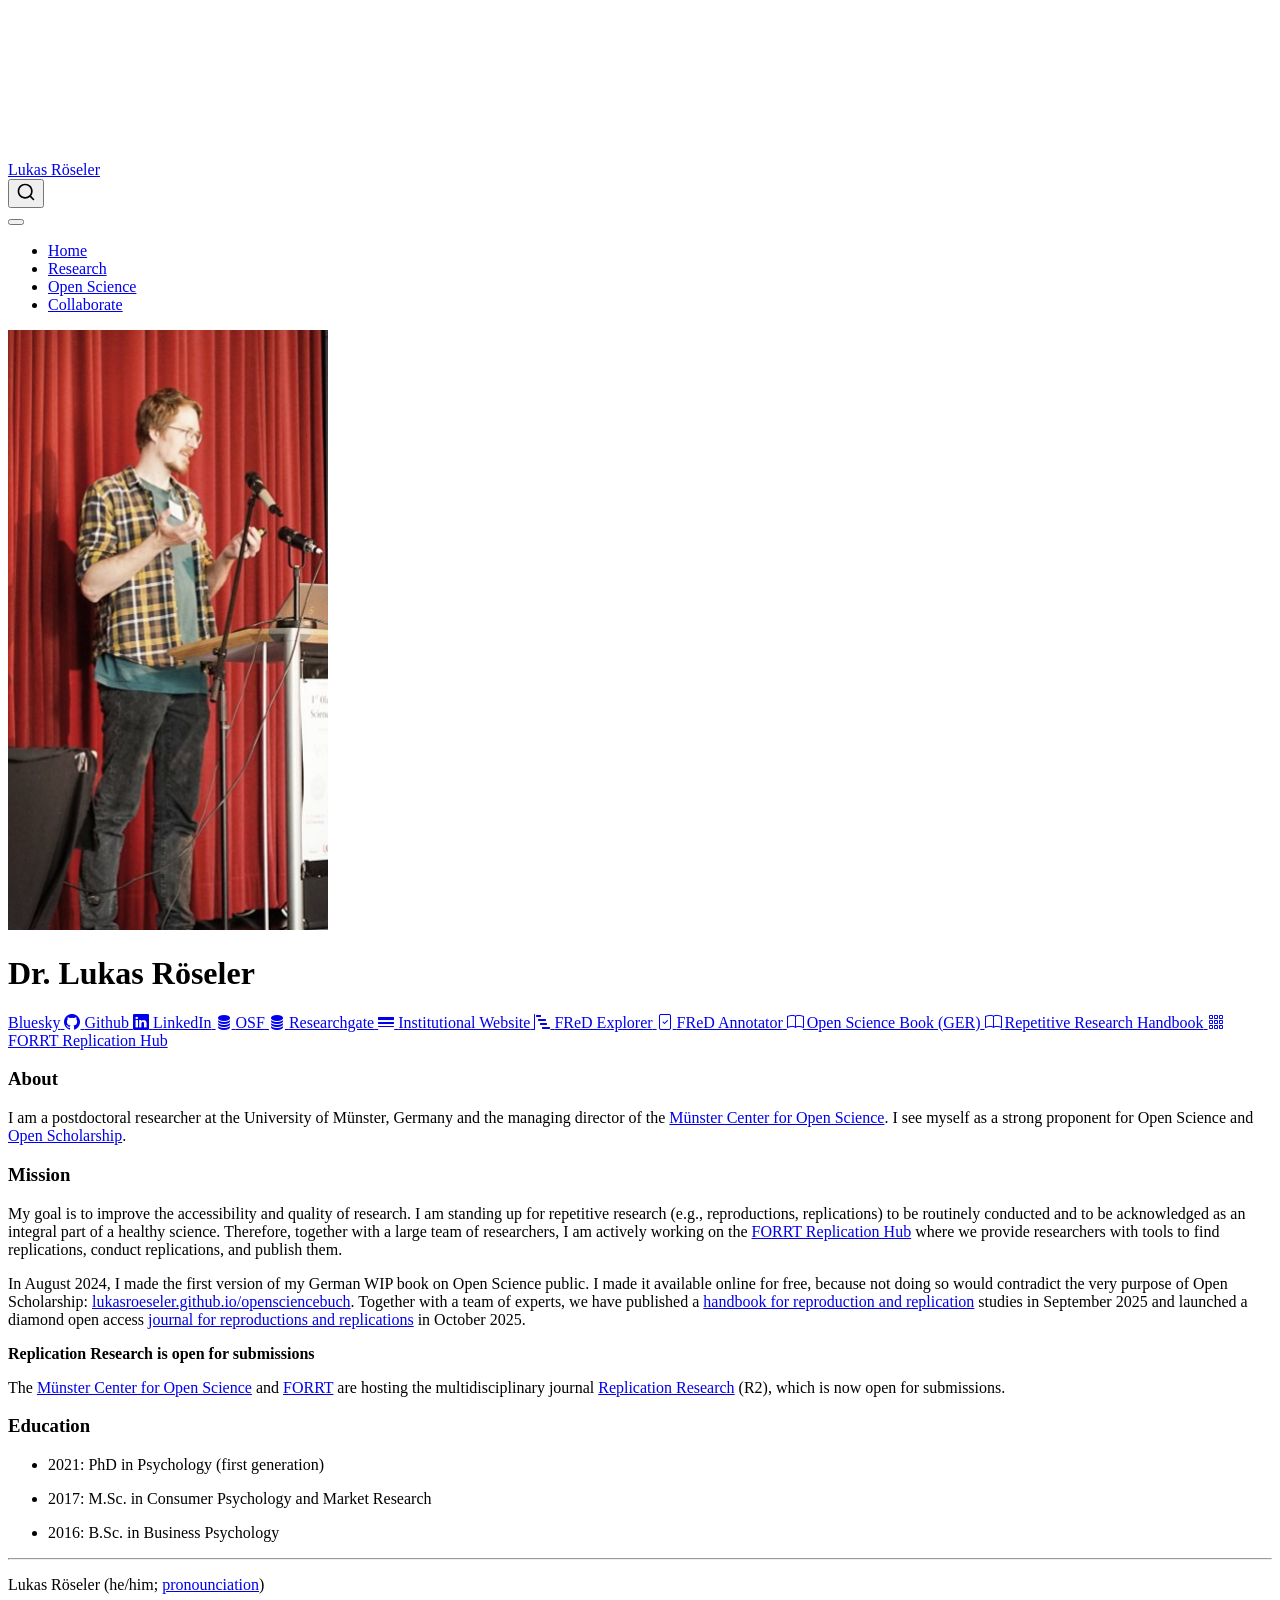
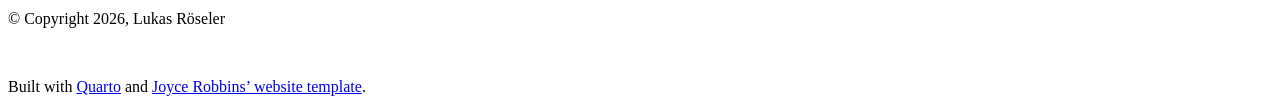
==== docs/index.html @ ae47e93e "Added publication, created new section for editorial activities, added toc, new render" ====
<!DOCTYPE html>
<html xmlns="http://www.w3.org/1999/xhtml" lang="en" xml:lang="en"><head>

<meta charset="utf-8">
<meta name="generator" content="quarto-1.5.53">

<meta name="viewport" content="width=device-width, initial-scale=1.0, user-scalable=yes">


<title>Dr.&nbsp;Lukas Röseler – Lukas Röseler</title>
<style>
code{white-space: pre-wrap;}
span.smallcaps{font-variant: small-caps;}
div.columns{display: flex; gap: min(4vw, 1.5em);}
div.column{flex: auto; overflow-x: auto;}
div.hanging-indent{margin-left: 1.5em; text-indent: -1.5em;}
ul.task-list{list-style: none;}
ul.task-list li input[type="checkbox"] {
  width: 0.8em;
  margin: 0 0.8em 0.2em -1em; /* quarto-specific, see https://github.com/quarto-dev/quarto-cli/issues/4556 */ 
  vertical-align: middle;
}
</style>


<script src="site_libs/quarto-nav/quarto-nav.js"></script>
<script src="site_libs/quarto-nav/headroom.min.js"></script>
<script src="site_libs/clipboard/clipboard.min.js"></script>
<script src="site_libs/quarto-search/autocomplete.umd.js"></script>
<script src="site_libs/quarto-search/fuse.min.js"></script>
<script src="site_libs/quarto-search/quarto-search.js"></script>
<meta name="quarto:offset" content="./">
<script src="site_libs/quarto-html/quarto.js"></script>
<script src="site_libs/quarto-html/popper.min.js"></script>
<script src="site_libs/quarto-html/tippy.umd.min.js"></script>
<link href="site_libs/quarto-html/tippy.css" rel="stylesheet">
<link href="site_libs/quarto-html/quarto-syntax-highlighting.css" rel="stylesheet" id="quarto-text-highlighting-styles">
<script src="site_libs/bootstrap/bootstrap.min.js"></script>
<link href="site_libs/bootstrap/bootstrap-icons.css" rel="stylesheet">
<link href="site_libs/bootstrap/bootstrap.min.css" rel="stylesheet" id="quarto-bootstrap" data-mode="light">
<script id="quarto-search-options" type="application/json">{
  "location": "navbar",
  "copy-button": false,
  "collapse-after": 3,
  "panel-placement": "end",
  "type": "overlay",
  "limit": 50,
  "keyboard-shortcut": [
    "f",
    "/",
    "s"
  ],
  "show-item-context": false,
  "language": {
    "search-no-results-text": "No results",
    "search-matching-documents-text": "matching documents",
    "search-copy-link-title": "Copy link to search",
    "search-hide-matches-text": "Hide additional matches",
    "search-more-match-text": "more match in this document",
    "search-more-matches-text": "more matches in this document",
    "search-clear-button-title": "Clear",
    "search-text-placeholder": "",
    "search-detached-cancel-button-title": "Cancel",
    "search-submit-button-title": "Submit",
    "search-label": "Search"
  }
}</script>


</head>

<body class="nav-fixed fullcontent">

<div id="quarto-search-results"></div>
  <header id="quarto-header" class="headroom fixed-top">
    <nav class="navbar navbar-expand-lg " data-bs-theme="dark">
      <div class="navbar-container container-fluid">
      <div class="navbar-brand-container mx-auto">
    <a class="navbar-brand" href="./index.html">
    <span class="navbar-title">Lukas Röseler</span>
    </a>
  </div>
            <div id="quarto-search" class="" title="Search"></div>
          <button class="navbar-toggler" type="button" data-bs-toggle="collapse" data-bs-target="#navbarCollapse" aria-controls="navbarCollapse" role="menu" aria-expanded="false" aria-label="Toggle navigation" onclick="if (window.quartoToggleHeadroom) { window.quartoToggleHeadroom(); }">
  <span class="navbar-toggler-icon"></span>
</button>
          <div class="collapse navbar-collapse" id="navbarCollapse">
            <ul class="navbar-nav navbar-nav-scroll me-auto">
  <li class="nav-item">
    <a class="nav-link active" href="./index.html" aria-current="page"> 
<span class="menu-text">Home</span></a>
  </li>  
  <li class="nav-item">
    <a class="nav-link" href="./research.html"> 
<span class="menu-text">Research</span></a>
  </li>  
  <li class="nav-item">
    <a class="nav-link" href="./openscience.html"> 
<span class="menu-text">Open Science</span></a>
  </li>  
  <li class="nav-item">
    <a class="nav-link" href="./collaborate.html"> 
<span class="menu-text">Collaborate</span></a>
  </li>  
</ul>
          </div> <!-- /navcollapse -->
            <div class="quarto-navbar-tools">
</div>
      </div> <!-- /container-fluid -->
    </nav>
</header>
<!-- content -->
<div id="quarto-content" class="quarto-container page-columns page-rows-contents page-layout-article page-navbar">
<!-- sidebar -->
<!-- margin-sidebar -->
    
<!-- main -->
<main class="content" id="quarto-document-content">




<div class="quarto-about-trestles">
  <div class="about-entity">
    <img src="img/profile_osig.jpg" class="about-image
  rounded " style="width: 20em;">
<header id="title-block-header" class="quarto-title-block default">
<div class="quarto-title">
<h1 class="title">Dr.&nbsp;Lukas Röseler</h1>
</div>
<div class="quarto-title-meta">
  </div>
</header>
    <div class="about-links">
  <a href="https://bsky.app/profile/aufdroeseler.bsky.social" class="about-link" rel="" target="">
    <i class="bi bi-bluesky"></i>
     <span class="about-link-text">Bluesky</span>
  </a>
  <a href="https://github.com/lukasroeseler" class="about-link" rel="" target="">
    <i class="bi bi-github"></i>
     <span class="about-link-text">Github</span>
  </a>
  <a href="https://www.linkedin.com/in/lukas-röseler-598720298/" class="about-link" rel="" target="">
    <i class="bi bi-linkedin"></i>
     <span class="about-link-text">LinkedIn</span>
  </a>
  <a href="https://osf.io/tqx69/" class="about-link" rel="" target="">
    <i class="bi bi-database-fill"></i>
     <span class="about-link-text">OSF</span>
  </a>
  <a href="https://www.researchgate.net/profile/Lukas-Roeseler" class="about-link" rel="" target="">
    <i class="bi bi-database-fill"></i>
     <span class="about-link-text">Researchgate</span>
  </a>
  <a href="https://www.uni-muenster.de/PsyIFP/AEBack/members/roeseler.html" class="about-link" rel="" target="">
    <i class="bi bi-border-width"></i>
     <span class="about-link-text">Institutional Website</span>
  </a>
  <a href="https://forrt-replications.shinyapps.io/fred_explorer/" class="about-link" rel="" target="">
    <i class="bi bi-bar-chart-steps"></i>
     <span class="about-link-text">FReD Explorer</span>
  </a>
  <a href="https://forrt-replications.shinyapps.io/fred_annotator/" class="about-link" rel="" target="">
    <i class="bi bi-file-check"></i>
     <span class="about-link-text">FReD Annotator</span>
  </a>
  <a href="https://lukasroeseler.github.io/opensciencebuch/" class="about-link" rel="" target="">
    <i class="bi bi-book"></i>
     <span class="about-link-text">Open Science Book (GER)</span>
  </a>
  <a href="https://forrt.org/replication_handbook" class="about-link" rel="" target="">
    <i class="bi bi-book"></i>
     <span class="about-link-text">Repetitive Research Handbook</span>
  </a>
  <a href="https://forrt.org/replication-hub" class="about-link" rel="" target="">
    <i class="bi bi-grid-3x3-gap"></i>
     <span class="about-link-text">FORRT Replication Hub</span>
  </a>
</div>
  </div>
  <div class="about-contents"><div id="me">
<section id="about" class="level3">
<h3 data-anchor-id="about">About</h3>
<p>I am a postdoctoral researcher at the University of Münster, Germany and the managing director of the <a href="https://www.uni-muenster.de/MueCOS/en/index.html">Münster Center for Open Science</a>. I see myself as a strong proponent for Open Science and <a href="https://forrt.org/glossary/english/open_scholarship/">Open Scholarship</a>.</p>
</section>
<section id="mission" class="level3">
<h3 data-anchor-id="mission">Mission</h3>
<p>My goal is to improve the accessibility and quality of research. I am standing up for repetitive research (e.g., reproductions, replications) to be routinely conducted and to be acknowledged as an integral part of a healthy science. Therefore, together with a large team of researchers, I am actively working on the <a href="https://forrt.org/replication-hub">FORRT Replication Hub</a> where we provide researchers with tools to find replications, conduct replications, and publish them.</p>
<p>In August 2024, I made the first version of my German WIP book on Open Science public. I made it available online for free, because not doing so would contradict the very purpose of Open Scholarship: <a href="lukasroeseler.github.io/opensciencebuch/">lukasroeseler.github.io/opensciencebuch</a>. Together with a team of experts, we have published a <a href="https://forrt.org/replication_handbook">handbook for reproduction and replication</a> studies in September 2025 and launched a diamond open access <a href="replicationresearch.org">journal for reproductions and replications</a> in October 2025.</p>
<div class="callout callout-style-simple callout-note no-icon">
<div class="callout-body d-flex">
<div class="callout-icon-container">
<i class="callout-icon no-icon"></i>
</div>
<div class="callout-body-container">
<p><strong>Replication Research is open for submissions</strong></p>
<p>The <a href="https://www.uni-muenster.de/MueCOS/en/index.html">Münster Center for Open Science</a> and <a href="forrt.org">FORRT</a> are hosting the multidisciplinary journal <a href="https://replicationresearch.org">Replication Research</a> (R2), which is now open for submissions.</p>
</div>
</div>
</div>
</section>
<section id="education" class="level3">
<h3 data-anchor-id="education">Education</h3>
<ul>
<li><p>2021: PhD in Psychology (first generation)</p></li>
<li><p>2017: M.Sc. in Consumer Psychology and Market Research</p></li>
<li><p>2016: B.Sc. in Business Psychology</p></li>
</ul>
<hr>
<p>Lukas Röseler (he/him; <a href="https://namedrop.io/lukasroseler">pronounciation</a>)</p>
</section>
</div></div>
</div>





</main> <!-- /main -->
<script id="quarto-html-after-body" type="application/javascript">
window.document.addEventListener("DOMContentLoaded", function (event) {
  const toggleBodyColorMode = (bsSheetEl) => {
    const mode = bsSheetEl.getAttribute("data-mode");
    const bodyEl = window.document.querySelector("body");
    if (mode === "dark") {
      bodyEl.classList.add("quarto-dark");
      bodyEl.classList.remove("quarto-light");
    } else {
      bodyEl.classList.add("quarto-light");
      bodyEl.classList.remove("quarto-dark");
    }
  }
  const toggleBodyColorPrimary = () => {
    const bsSheetEl = window.document.querySelector("link#quarto-bootstrap");
    if (bsSheetEl) {
      toggleBodyColorMode(bsSheetEl);
    }
  }
  toggleBodyColorPrimary();  
  const isCodeAnnotation = (el) => {
    for (const clz of el.classList) {
      if (clz.startsWith('code-annotation-')) {                     
        return true;
      }
    }
    return false;
  }
  const onCopySuccess = function(e) {
    // button target
    const button = e.trigger;
    // don't keep focus
    button.blur();
    // flash "checked"
    button.classList.add('code-copy-button-checked');
    var currentTitle = button.getAttribute("title");
    button.setAttribute("title", "Copied!");
    let tooltip;
    if (window.bootstrap) {
      button.setAttribute("data-bs-toggle", "tooltip");
      button.setAttribute("data-bs-placement", "left");
      button.setAttribute("data-bs-title", "Copied!");
      tooltip = new bootstrap.Tooltip(button, 
        { trigger: "manual", 
          customClass: "code-copy-button-tooltip",
          offset: [0, -8]});
      tooltip.show();    
    }
    setTimeout(function() {
      if (tooltip) {
        tooltip.hide();
        button.removeAttribute("data-bs-title");
        button.removeAttribute("data-bs-toggle");
        button.removeAttribute("data-bs-placement");
      }
      button.setAttribute("title", currentTitle);
      button.classList.remove('code-copy-button-checked');
    }, 1000);
    // clear code selection
    e.clearSelection();
  }
  const getTextToCopy = function(trigger) {
      const codeEl = trigger.previousElementSibling.cloneNode(true);
      for (const childEl of codeEl.children) {
        if (isCodeAnnotation(childEl)) {
          childEl.remove();
        }
      }
      return codeEl.innerText;
  }
  const clipboard = new window.ClipboardJS('.code-copy-button:not([data-in-quarto-modal])', {
    text: getTextToCopy
  });
  clipboard.on('success', onCopySuccess);
  if (window.document.getElementById('quarto-embedded-source-code-modal')) {
    // For code content inside modals, clipBoardJS needs to be initialized with a container option
    // TODO: Check when it could be a function (https://github.com/zenorocha/clipboard.js/issues/860)
    const clipboardModal = new window.ClipboardJS('.code-copy-button[data-in-quarto-modal]', {
      text: getTextToCopy,
      container: window.document.getElementById('quarto-embedded-source-code-modal')
    });
    clipboardModal.on('success', onCopySuccess);
  }
    var localhostRegex = new RegExp(/^(?:http|https):\/\/localhost\:?[0-9]*\//);
    var mailtoRegex = new RegExp(/^mailto:/);
      var filterRegex = new RegExp('/' + window.location.host + '/');
    var isInternal = (href) => {
        return filterRegex.test(href) || localhostRegex.test(href) || mailtoRegex.test(href);
    }
    // Inspect non-navigation links and adorn them if external
 	var links = window.document.querySelectorAll('a[href]:not(.nav-link):not(.navbar-brand):not(.toc-action):not(.sidebar-link):not(.sidebar-item-toggle):not(.pagination-link):not(.no-external):not([aria-hidden]):not(.dropdown-item):not(.quarto-navigation-tool):not(.about-link)');
    for (var i=0; i<links.length; i++) {
      const link = links[i];
      if (!isInternal(link.href)) {
        // undo the damage that might have been done by quarto-nav.js in the case of
        // links that we want to consider external
        if (link.dataset.originalHref !== undefined) {
          link.href = link.dataset.originalHref;
        }
      }
    }
  function tippyHover(el, contentFn, onTriggerFn, onUntriggerFn) {
    const config = {
      allowHTML: true,
      maxWidth: 500,
      delay: 100,
      arrow: false,
      appendTo: function(el) {
          return el.parentElement;
      },
      interactive: true,
      interactiveBorder: 10,
      theme: 'quarto',
      placement: 'bottom-start',
    };
    if (contentFn) {
      config.content = contentFn;
    }
    if (onTriggerFn) {
      config.onTrigger = onTriggerFn;
    }
    if (onUntriggerFn) {
      config.onUntrigger = onUntriggerFn;
    }
    window.tippy(el, config); 
  }
  const noterefs = window.document.querySelectorAll('a[role="doc-noteref"]');
  for (var i=0; i<noterefs.length; i++) {
    const ref = noterefs[i];
    tippyHover(ref, function() {
      // use id or data attribute instead here
      let href = ref.getAttribute('data-footnote-href') || ref.getAttribute('href');
      try { href = new URL(href).hash; } catch {}
      const id = href.replace(/^#\/?/, "");
      const note = window.document.getElementById(id);
      if (note) {
        return note.innerHTML;
      } else {
        return "";
      }
    });
  }
  const xrefs = window.document.querySelectorAll('a.quarto-xref');
  const processXRef = (id, note) => {
    // Strip column container classes
    const stripColumnClz = (el) => {
      el.classList.remove("page-full", "page-columns");
      if (el.children) {
        for (const child of el.children) {
          stripColumnClz(child);
        }
      }
    }
    stripColumnClz(note)
    if (id === null || id.startsWith('sec-')) {
      // Special case sections, only their first couple elements
      const container = document.createElement("div");
      if (note.children && note.children.length > 2) {
        container.appendChild(note.children[0].cloneNode(true));
        for (let i = 1; i < note.children.length; i++) {
          const child = note.children[i];
          if (child.tagName === "P" && child.innerText === "") {
            continue;
          } else {
            container.appendChild(child.cloneNode(true));
            break;
          }
        }
        if (window.Quarto?.typesetMath) {
          window.Quarto.typesetMath(container);
        }
        return container.innerHTML
      } else {
        if (window.Quarto?.typesetMath) {
          window.Quarto.typesetMath(note);
        }
        return note.innerHTML;
      }
    } else {
      // Remove any anchor links if they are present
      const anchorLink = note.querySelector('a.anchorjs-link');
      if (anchorLink) {
        anchorLink.remove();
      }
      if (window.Quarto?.typesetMath) {
        window.Quarto.typesetMath(note);
      }
      // TODO in 1.5, we should make sure this works without a callout special case
      if (note.classList.contains("callout")) {
        return note.outerHTML;
      } else {
        return note.innerHTML;
      }
    }
  }
  for (var i=0; i<xrefs.length; i++) {
    const xref = xrefs[i];
    tippyHover(xref, undefined, function(instance) {
      instance.disable();
      let url = xref.getAttribute('href');
      let hash = undefined; 
      if (url.startsWith('#')) {
        hash = url;
      } else {
        try { hash = new URL(url).hash; } catch {}
      }
      if (hash) {
        const id = hash.replace(/^#\/?/, "");
        const note = window.document.getElementById(id);
        if (note !== null) {
          try {
            const html = processXRef(id, note.cloneNode(true));
            instance.setContent(html);
          } finally {
            instance.enable();
            instance.show();
          }
        } else {
          // See if we can fetch this
          fetch(url.split('#')[0])
          .then(res => res.text())
          .then(html => {
            const parser = new DOMParser();
            const htmlDoc = parser.parseFromString(html, "text/html");
            const note = htmlDoc.getElementById(id);
            if (note !== null) {
              const html = processXRef(id, note);
              instance.setContent(html);
            } 
          }).finally(() => {
            instance.enable();
            instance.show();
          });
        }
      } else {
        // See if we can fetch a full url (with no hash to target)
        // This is a special case and we should probably do some content thinning / targeting
        fetch(url)
        .then(res => res.text())
        .then(html => {
          const parser = new DOMParser();
          const htmlDoc = parser.parseFromString(html, "text/html");
          const note = htmlDoc.querySelector('main.content');
          if (note !== null) {
            // This should only happen for chapter cross references
            // (since there is no id in the URL)
            // remove the first header
            if (note.children.length > 0 && note.children[0].tagName === "HEADER") {
              note.children[0].remove();
            }
            const html = processXRef(null, note);
            instance.setContent(html);
          } 
        }).finally(() => {
          instance.enable();
          instance.show();
        });
      }
    }, function(instance) {
    });
  }
      let selectedAnnoteEl;
      const selectorForAnnotation = ( cell, annotation) => {
        let cellAttr = 'data-code-cell="' + cell + '"';
        let lineAttr = 'data-code-annotation="' +  annotation + '"';
        const selector = 'span[' + cellAttr + '][' + lineAttr + ']';
        return selector;
      }
      const selectCodeLines = (annoteEl) => {
        const doc = window.document;
        const targetCell = annoteEl.getAttribute("data-target-cell");
        const targetAnnotation = annoteEl.getAttribute("data-target-annotation");
        const annoteSpan = window.document.querySelector(selectorForAnnotation(targetCell, targetAnnotation));
        const lines = annoteSpan.getAttribute("data-code-lines").split(",");
        const lineIds = lines.map((line) => {
          return targetCell + "-" + line;
        })
        let top = null;
        let height = null;
        let parent = null;
        if (lineIds.length > 0) {
            //compute the position of the single el (top and bottom and make a div)
            const el = window.document.getElementById(lineIds[0]);
            top = el.offsetTop;
            height = el.offsetHeight;
            parent = el.parentElement.parentElement;
          if (lineIds.length > 1) {
            const lastEl = window.document.getElementById(lineIds[lineIds.length - 1]);
            const bottom = lastEl.offsetTop + lastEl.offsetHeight;
            height = bottom - top;
          }
          if (top !== null && height !== null && parent !== null) {
            // cook up a div (if necessary) and position it 
            let div = window.document.getElementById("code-annotation-line-highlight");
            if (div === null) {
              div = window.document.createElement("div");
              div.setAttribute("id", "code-annotation-line-highlight");
              div.style.position = 'absolute';
              parent.appendChild(div);
            }
            div.style.top = top - 2 + "px";
            div.style.height = height + 4 + "px";
            div.style.left = 0;
            let gutterDiv = window.document.getElementById("code-annotation-line-highlight-gutter");
            if (gutterDiv === null) {
              gutterDiv = window.document.createElement("div");
              gutterDiv.setAttribute("id", "code-annotation-line-highlight-gutter");
              gutterDiv.style.position = 'absolute';
              const codeCell = window.document.getElementById(targetCell);
              const gutter = codeCell.querySelector('.code-annotation-gutter');
              gutter.appendChild(gutterDiv);
            }
            gutterDiv.style.top = top - 2 + "px";
            gutterDiv.style.height = height + 4 + "px";
          }
          selectedAnnoteEl = annoteEl;
        }
      };
      const unselectCodeLines = () => {
        const elementsIds = ["code-annotation-line-highlight", "code-annotation-line-highlight-gutter"];
        elementsIds.forEach((elId) => {
          const div = window.document.getElementById(elId);
          if (div) {
            div.remove();
          }
        });
        selectedAnnoteEl = undefined;
      };
        // Handle positioning of the toggle
    window.addEventListener(
      "resize",
      throttle(() => {
        elRect = undefined;
        if (selectedAnnoteEl) {
          selectCodeLines(selectedAnnoteEl);
        }
      }, 10)
    );
    function throttle(fn, ms) {
    let throttle = false;
    let timer;
      return (...args) => {
        if(!throttle) { // first call gets through
            fn.apply(this, args);
            throttle = true;
        } else { // all the others get throttled
            if(timer) clearTimeout(timer); // cancel #2
            timer = setTimeout(() => {
              fn.apply(this, args);
              timer = throttle = false;
            }, ms);
        }
      };
    }
      // Attach click handler to the DT
      const annoteDls = window.document.querySelectorAll('dt[data-target-cell]');
      for (const annoteDlNode of annoteDls) {
        annoteDlNode.addEventListener('click', (event) => {
          const clickedEl = event.target;
          if (clickedEl !== selectedAnnoteEl) {
            unselectCodeLines();
            const activeEl = window.document.querySelector('dt[data-target-cell].code-annotation-active');
            if (activeEl) {
              activeEl.classList.remove('code-annotation-active');
            }
            selectCodeLines(clickedEl);
            clickedEl.classList.add('code-annotation-active');
          } else {
            // Unselect the line
            unselectCodeLines();
            clickedEl.classList.remove('code-annotation-active');
          }
        });
      }
  const findCites = (el) => {
    const parentEl = el.parentElement;
    if (parentEl) {
      const cites = parentEl.dataset.cites;
      if (cites) {
        return {
          el,
          cites: cites.split(' ')
        };
      } else {
        return findCites(el.parentElement)
      }
    } else {
      return undefined;
    }
  };
  var bibliorefs = window.document.querySelectorAll('a[role="doc-biblioref"]');
  for (var i=0; i<bibliorefs.length; i++) {
    const ref = bibliorefs[i];
    const citeInfo = findCites(ref);
    if (citeInfo) {
      tippyHover(citeInfo.el, function() {
        var popup = window.document.createElement('div');
        citeInfo.cites.forEach(function(cite) {
          var citeDiv = window.document.createElement('div');
          citeDiv.classList.add('hanging-indent');
          citeDiv.classList.add('csl-entry');
          var biblioDiv = window.document.getElementById('ref-' + cite);
          if (biblioDiv) {
            citeDiv.innerHTML = biblioDiv.innerHTML;
          }
          popup.appendChild(citeDiv);
        });
        return popup.innerHTML;
      });
    }
  }
});
</script>
</div> <!-- /content -->
<footer class="footer">
  <div class="nav-footer">
    <div class="nav-footer-left">
<p>© Copyright 2026, Lukas Röseler</p>
</div>   
    <div class="nav-footer-center">
      &nbsp;
    </div>
    <div class="nav-footer-right">
<p>Built with <a href="https://quarto.org/">Quarto</a> and <a href="https://github.com/jtr13/website-template">Joyce Robbins’ website template</a>.</p>
</div>
  </div>
</footer>




</body></html>
---- docs/site_libs/quarto-html/tippy.css ----
.tippy-box[data-animation=fade][data-state=hidden]{opacity:0}[data-tippy-root]{max-width:calc(100vw - 10px)}.tippy-box{position:relative;background-color:#333;color:#fff;border-radius:4px;font-size:14px;line-height:1.4;white-space:normal;outline:0;transition-property:transform,visibility,opacity}.tippy-box[data-placement^=top]>.tippy-arrow{bottom:0}.tippy-box[data-placement^=top]>.tippy-arrow:before{bottom:-7px;left:0;border-width:8px 8px 0;border-top-color:initial;transform-origin:center top}.tippy-box[data-placement^=bottom]>.tippy-arrow{top:0}.tippy-box[data-placement^=bottom]>.tippy-arrow:before{top:-7px;left:0;border-width:0 8px 8px;border-bottom-color:initial;transform-origin:center bottom}.tippy-box[data-placement^=left]>.tippy-arrow{right:0}.tippy-box[data-placement^=left]>.tippy-arrow:before{border-width:8px 0 8px 8px;border-left-color:initial;right:-7px;transform-origin:center left}.tippy-box[data-placement^=right]>.tippy-arrow{left:0}.tippy-box[data-placement^=right]>.tippy-arrow:before{left:-7px;border-width:8px 8px 8px 0;border-right-color:initial;transform-origin:center right}.tippy-box[data-inertia][data-state=visible]{transition-timing-function:cubic-bezier(.54,1.5,.38,1.11)}.tippy-arrow{width:16px;height:16px;color:#333}.tippy-arrow:before{content:"";position:absolute;border-color:transparent;border-style:solid}.tippy-content{position:relative;padding:5px 9px;z-index:1}
---- docs/site_libs/quarto-html/quarto-syntax-highlighting.css ----
/* quarto syntax highlight colors */
:root {
  --quarto-hl-ot-color: #003B4F;
  --quarto-hl-at-color: #657422;
  --quarto-hl-ss-color: #20794D;
  --quarto-hl-an-color: #5E5E5E;
  --quarto-hl-fu-color: #4758AB;
  --quarto-hl-st-color: #20794D;
  --quarto-hl-cf-color: #003B4F;
  --quarto-hl-op-color: #5E5E5E;
  --quarto-hl-er-color: #AD0000;
  --quarto-hl-bn-color: #AD0000;
  --quarto-hl-al-color: #AD0000;
  --quarto-hl-va-color: #111111;
  --quarto-hl-bu-color: inherit;
  --quarto-hl-ex-color: inherit;
  --quarto-hl-pp-color: #AD0000;
  --quarto-hl-in-color: #5E5E5E;
  --quarto-hl-vs-color: #20794D;
  --quarto-hl-wa-color: #5E5E5E;
  --quarto-hl-do-color: #5E5E5E;
  --quarto-hl-im-color: #00769E;
  --quarto-hl-ch-color: #20794D;
  --quarto-hl-dt-color: #AD0000;
  --quarto-hl-fl-color: #AD0000;
  --quarto-hl-co-color: #5E5E5E;
  --quarto-hl-cv-color: #5E5E5E;
  --quarto-hl-cn-color: #8f5902;
  --quarto-hl-sc-color: #5E5E5E;
  --quarto-hl-dv-color: #AD0000;
  --quarto-hl-kw-color: #003B4F;
}

/* other quarto variables */
:root {
  --quarto-font-monospace: SFMono-Regular, Menlo, Monaco, Consolas, "Liberation Mono", "Courier New", monospace;
}

pre > code.sourceCode > span {
  color: #003B4F;
}

code span {
  color: #003B4F;
}

code.sourceCode > span {
  color: #003B4F;
}

div.sourceCode,
div.sourceCode pre.sourceCode {
  color: #003B4F;
}

code span.ot {
  color: #003B4F;
  font-style: inherit;
}

code span.at {
  color: #657422;
  font-style: inherit;
}

code span.ss {
  color: #20794D;
  font-style: inherit;
}

code span.an {
  color: #5E5E5E;
  font-style: inherit;
}

code span.fu {
  color: #4758AB;
  font-style: inherit;
}

code span.st {
  color: #20794D;
  font-style: inherit;
}

code span.cf {
  color: #003B4F;
  font-weight: bold;
  font-style: inherit;
}

code span.op {
  color: #5E5E5E;
  font-style: inherit;
}

code span.er {
  color: #AD0000;
  font-style: inherit;
}

code span.bn {
  color: #AD0000;
  font-style: inherit;
}

code span.al {
  color: #AD0000;
  font-style: inherit;
}

code span.va {
  color: #111111;
  font-style: inherit;
}

code span.bu {
  font-style: inherit;
}

code span.ex {
  font-style: inherit;
}

code span.pp {
  color: #AD0000;
  font-style: inherit;
}

code span.in {
  color: #5E5E5E;
  font-style: inherit;
}

code span.vs {
  color: #20794D;
  font-style: inherit;
}

code span.wa {
  color: #5E5E5E;
  font-style: italic;
}

code span.do {
  color: #5E5E5E;
  font-style: italic;
}

code span.im {
  color: #00769E;
  font-style: inherit;
}

code span.ch {
  color: #20794D;
  font-style: inherit;
}

code span.dt {
  color: #AD0000;
  font-style: inherit;
}

code span.fl {
  color: #AD0000;
  font-style: inherit;
}

code span.co {
  color: #5E5E5E;
  font-style: inherit;
}

code span.cv {
  color: #5E5E5E;
  font-style: italic;
}

code span.cn {
  color: #8f5902;
  font-style: inherit;
}

code span.sc {
  color: #5E5E5E;
  font-style: inherit;
}

code span.dv {
  color: #AD0000;
  font-style: inherit;
}

code span.kw {
  color: #003B4F;
  font-weight: bold;
  font-style: inherit;
}

.prevent-inlining {
  content: "</";
}

/*# sourceMappingURL=debc5d5d77c3f9108843748ff7464032.css.map */
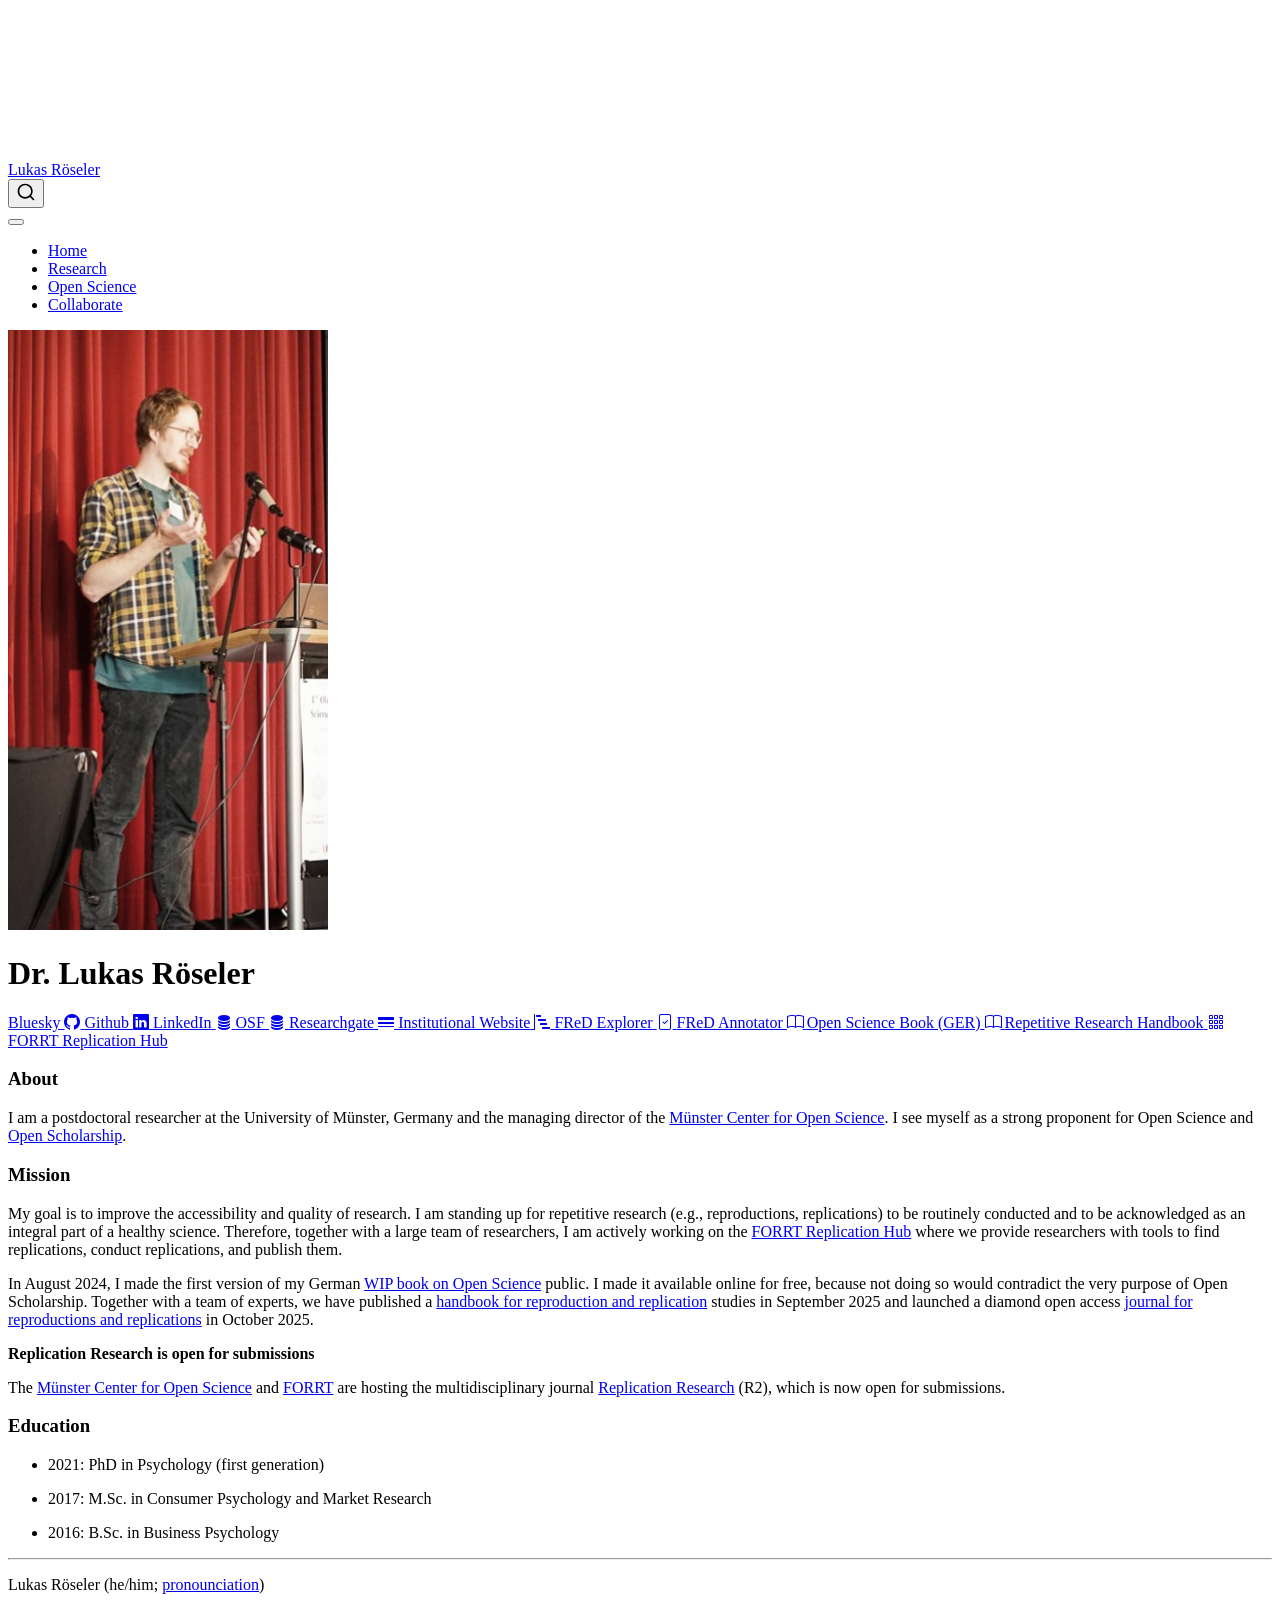
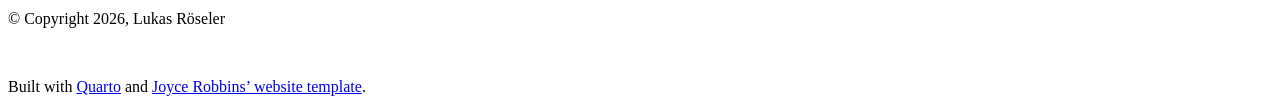
==== commit 25ad8a4d: "Fixed a link" ====
--- a/docs/index.html
+++ b/docs/index.html
@@ -186,7 +186,7 @@
 <section id="mission" class="level3">
 <h3 data-anchor-id="mission">Mission</h3>
 <p>My goal is to improve the accessibility and quality of research. I am standing up for repetitive research (e.g., reproductions, replications) to be routinely conducted and to be acknowledged as an integral part of a healthy science. Therefore, together with a large team of researchers, I am actively working on the <a href="https://forrt.org/replication-hub">FORRT Replication Hub</a> where we provide researchers with tools to find replications, conduct replications, and publish them.</p>
-<p>In August 2024, I made the first version of my German WIP book on Open Science public. I made it available online for free, because not doing so would contradict the very purpose of Open Scholarship: <a href="lukasroeseler.github.io/opensciencebuch/">lukasroeseler.github.io/opensciencebuch</a>. Together with a team of experts, we have published a <a href="https://forrt.org/replication_handbook">handbook for reproduction and replication</a> studies in September 2025 and launched a diamond open access <a href="replicationresearch.org">journal for reproductions and replications</a> in October 2025.</p>
+<p>In August 2024, I made the first version of my German <a href="https://lukasroeseler.github.io/opensciencebuch">WIP book on Open Science</a> public. I made it available online for free, because not doing so would contradict the very purpose of Open Scholarship. Together with a team of experts, we have published a <a href="https://forrt.org/replication_handbook">handbook for reproduction and replication</a> studies in September 2025 and launched a diamond open access <a href="replicationresearch.org">journal for reproductions and replications</a> in October 2025.</p>
 <div class="callout callout-style-simple callout-note no-icon">
 <div class="callout-body d-flex">
 <div class="callout-icon-container">
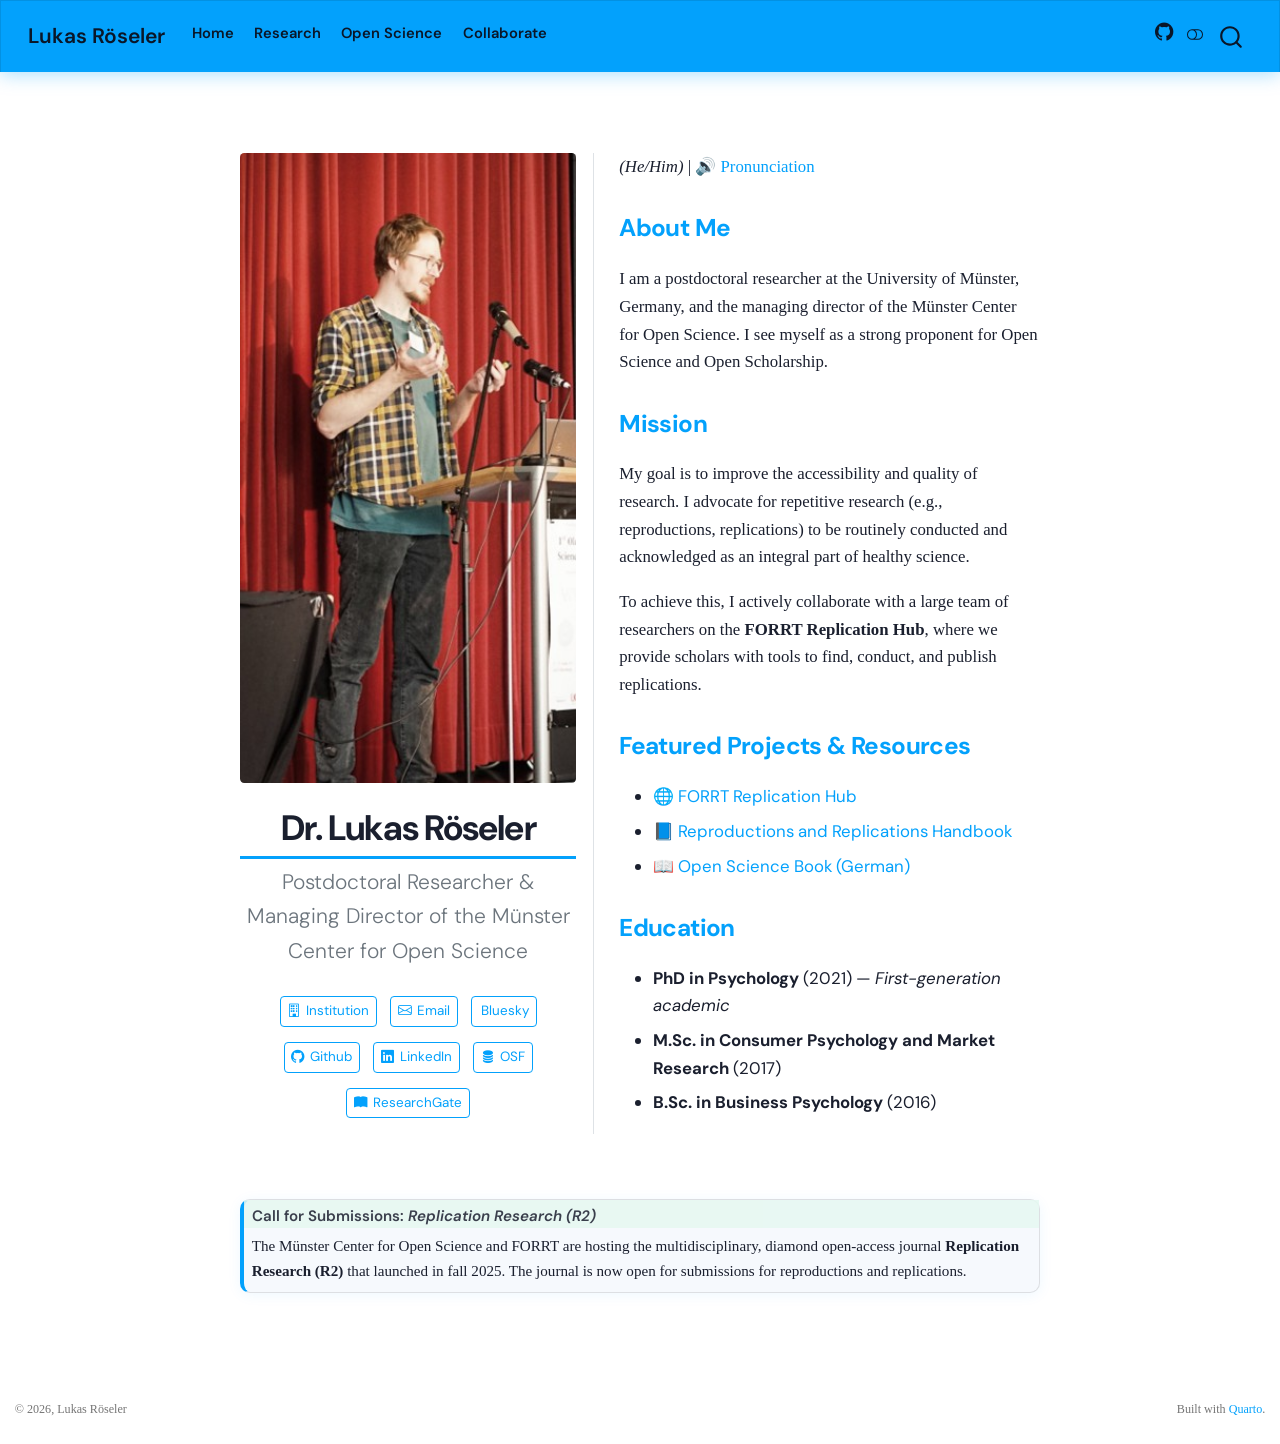
==== commit 8874e738: "Updated layout (WIP)" ====
--- a/docs/index.html
+++ b/docs/index.html
@@ -34,10 +34,12 @@
 <script src="site_libs/quarto-html/popper.min.js"></script>
 <script src="site_libs/quarto-html/tippy.umd.min.js"></script>
 <link href="site_libs/quarto-html/tippy.css" rel="stylesheet">
-<link href="site_libs/quarto-html/quarto-syntax-highlighting.css" rel="stylesheet" id="quarto-text-highlighting-styles">
+<link href="site_libs/quarto-html/quarto-syntax-highlighting.css" rel="stylesheet" class="quarto-color-scheme" id="quarto-text-highlighting-styles">
+<link href="site_libs/quarto-html/quarto-syntax-highlighting-dark.css" rel="prefetch" class="quarto-color-scheme quarto-color-alternate" id="quarto-text-highlighting-styles">
 <script src="site_libs/bootstrap/bootstrap.min.js"></script>
 <link href="site_libs/bootstrap/bootstrap-icons.css" rel="stylesheet">
-<link href="site_libs/bootstrap/bootstrap.min.css" rel="stylesheet" id="quarto-bootstrap" data-mode="light">
+<link href="site_libs/bootstrap/bootstrap.min.css" rel="stylesheet" class="quarto-color-scheme" id="quarto-bootstrap" data-mode="light">
+<link href="site_libs/bootstrap/bootstrap-dark.min.css" rel="prefetch" class="quarto-color-scheme quarto-color-alternate" id="quarto-bootstrap" data-mode="dark">
 <script id="quarto-search-options" type="application/json">{
   "location": "navbar",
   "copy-button": false,
@@ -103,8 +105,16 @@
 <span class="menu-text">Collaborate</span></a>
   </li>  
 </ul>
+            <ul class="navbar-nav navbar-nav-scroll ms-auto">
+  <li class="nav-item compact">
+    <a class="nav-link" href="https://github.com/lukasroeseler"> <i class="bi bi-github" role="img" aria-label="GitHub">
+</i> 
+<span class="menu-text"></span></a>
+  </li>  
+</ul>
           </div> <!-- /navcollapse -->
             <div class="quarto-navbar-tools">
+  <a href="" class="quarto-color-scheme-toggle quarto-navigation-tool  px-1" onclick="window.quartoToggleColorScheme(); return false;" title="Toggle dark mode"><i class="bi"></i></a>
 </div>
       </div> <!-- /container-fluid -->
     </nav>
@@ -127,11 +137,20 @@
 <header id="title-block-header" class="quarto-title-block default">
 <div class="quarto-title">
 <h1 class="title">Dr.&nbsp;Lukas Röseler</h1>
+<p class="subtitle lead">Postdoctoral Researcher &amp; Managing Director of the Münster Center for Open Science</p>
 </div>
 <div class="quarto-title-meta">
   </div>
 </header>
     <div class="about-links">
+  <a href="https://www.uni-muenster.de/PsyIFP/AEBack/members/roeseler.html" class="about-link" rel="" target="">
+    <i class="bi bi-building"></i>
+     <span class="about-link-text">Institution</span>
+  </a>
+  <a href="mailto:lukas.roeseler@uni-muenster.de" class="about-link" rel="" target="">
+    <i class="bi bi-envelope"></i>
+     <span class="about-link-text">Email</span>
+  </a>
   <a href="https://bsky.app/profile/aufdroeseler.bsky.social" class="about-link" rel="" target="">
     <i class="bi bi-bluesky"></i>
      <span class="about-link-text">Bluesky</span>
@@ -149,69 +168,55 @@
      <span class="about-link-text">OSF</span>
   </a>
   <a href="https://www.researchgate.net/profile/Lukas-Roeseler" class="about-link" rel="" target="">
-    <i class="bi bi-database-fill"></i>
-     <span class="about-link-text">Researchgate</span>
-  </a>
-  <a href="https://www.uni-muenster.de/PsyIFP/AEBack/members/roeseler.html" class="about-link" rel="" target="">
-    <i class="bi bi-border-width"></i>
-     <span class="about-link-text">Institutional Website</span>
-  </a>
-  <a href="https://forrt-replications.shinyapps.io/fred_explorer/" class="about-link" rel="" target="">
-    <i class="bi bi-bar-chart-steps"></i>
-     <span class="about-link-text">FReD Explorer</span>
-  </a>
-  <a href="https://forrt-replications.shinyapps.io/fred_annotator/" class="about-link" rel="" target="">
-    <i class="bi bi-file-check"></i>
-     <span class="about-link-text">FReD Annotator</span>
-  </a>
-  <a href="https://lukasroeseler.github.io/opensciencebuch/" class="about-link" rel="" target="">
-    <i class="bi bi-book"></i>
-     <span class="about-link-text">Open Science Book (GER)</span>
-  </a>
-  <a href="https://forrt.org/replication_handbook" class="about-link" rel="" target="">
-    <i class="bi bi-book"></i>
-     <span class="about-link-text">Repetitive Research Handbook</span>
-  </a>
-  <a href="https://forrt.org/replication-hub" class="about-link" rel="" target="">
-    <i class="bi bi-grid-3x3-gap"></i>
-     <span class="about-link-text">FORRT Replication Hub</span>
+    <i class="bi bi-book-fill"></i>
+     <span class="about-link-text">ResearchGate</span>
   </a>
 </div>
   </div>
   <div class="about-contents"><div id="me">
-<section id="about" class="level3">
-<h3 data-anchor-id="about">About</h3>
-<p>I am a postdoctoral researcher at the University of Münster, Germany and the managing director of the <a href="https://www.uni-muenster.de/MueCOS/en/index.html">Münster Center for Open Science</a>. I see myself as a strong proponent for Open Science and <a href="https://forrt.org/glossary/english/open_scholarship/">Open Scholarship</a>.</p>
+<p><em>(He/Him)</em> | <a href="#">🔊 Pronunciation</a></p>
+<section id="about-me" class="level2">
+<h2 data-anchor-id="about-me">About Me</h2>
+<p>I am a postdoctoral researcher at the University of Münster, Germany, and the managing director of the Münster Center for Open Science. I see myself as a strong proponent for Open Science and Open Scholarship.</p>
 </section>
-<section id="mission" class="level3">
-<h3 data-anchor-id="mission">Mission</h3>
-<p>My goal is to improve the accessibility and quality of research. I am standing up for repetitive research (e.g., reproductions, replications) to be routinely conducted and to be acknowledged as an integral part of a healthy science. Therefore, together with a large team of researchers, I am actively working on the <a href="https://forrt.org/replication-hub">FORRT Replication Hub</a> where we provide researchers with tools to find replications, conduct replications, and publish them.</p>
-<p>In August 2024, I made the first version of my German <a href="https://lukasroeseler.github.io/opensciencebuch">WIP book on Open Science</a> public. I made it available online for free, because not doing so would contradict the very purpose of Open Scholarship. Together with a team of experts, we have published a <a href="https://forrt.org/replication_handbook">handbook for reproduction and replication</a> studies in September 2025 and launched a diamond open access <a href="replicationresearch.org">journal for reproductions and replications</a> in October 2025.</p>
-<div class="callout callout-style-simple callout-note no-icon">
-<div class="callout-body d-flex">
+<section id="mission" class="level2">
+<h2 data-anchor-id="mission">Mission</h2>
+<p>My goal is to improve the accessibility and quality of research. I advocate for repetitive research (e.g., reproductions, replications) to be routinely conducted and acknowledged as an integral part of healthy science.</p>
+<p>To achieve this, I actively collaborate with a large team of researchers on the <strong>FORRT Replication Hub</strong>, where we provide scholars with tools to find, conduct, and publish replications.</p>
+</section>
+<section id="featured-projects-resources" class="level2">
+<h2 data-anchor-id="featured-projects-resources">Featured Projects &amp; Resources</h2>
+<ul>
+<li>🌐 <a href="https://forrt.org/replication-hub">FORRT Replication Hub</a></li>
+<li>📘 <a href="https://forrt.org/replication_handbook">Reproductions and Replications Handbook</a></li>
+<li>📖 <a href="https://lukasroeseler.github.io/opensciencebuch/">Open Science Book (German)</a></li>
+</ul>
+</section>
+<section id="education" class="level2">
+<h2 data-anchor-id="education">Education</h2>
+<ul>
+<li><strong>PhD in Psychology</strong> (2021) — <em>First-generation academic</em></li>
+<li><strong>M.Sc. in Consumer Psychology and Market Research</strong> (2017)</li>
+<li><strong>B.Sc. in Business Psychology</strong> (2016)</li>
+</ul>
+</section>
+</div></div>
+</div>
+
+<p><br></p>
+<div class="callout callout-style-default callout-tip no-icon callout-titled">
+<div class="callout-header d-flex align-content-center">
 <div class="callout-icon-container">
 <i class="callout-icon no-icon"></i>
 </div>
-<div class="callout-body-container">
-<p><strong>Replication Research is open for submissions</strong></p>
-<p>The <a href="https://www.uni-muenster.de/MueCOS/en/index.html">Münster Center for Open Science</a> and <a href="forrt.org">FORRT</a> are hosting the multidisciplinary journal <a href="https://replicationresearch.org">Replication Research</a> (R2), which is now open for submissions.</p>
-</div>
-</div>
-</div>
-</section>
-<section id="education" class="level3">
-<h3 data-anchor-id="education">Education</h3>
-<ul>
-<li><p>2021: PhD in Psychology (first generation)</p></li>
-<li><p>2017: M.Sc. in Consumer Psychology and Market Research</p></li>
-<li><p>2016: B.Sc. in Business Psychology</p></li>
-</ul>
-<hr>
-<p>Lukas Röseler (he/him; <a href="https://namedrop.io/lukasroseler">pronounciation</a>)</p>
-</section>
-</div></div>
-</div>
-
+<div class="callout-title-container flex-fill">
+Call for Submissions: <em>Replication Research (R2)</em>
+</div>
+</div>
+<div class="callout-body-container callout-body">
+<p>The Münster Center for Open Science and FORRT are hosting the multidisciplinary, diamond open-access journal <strong>Replication Research (R2)</strong> that launched in fall 2025. The journal is now open for submissions for reproductions and replications.</p>
+</div>
+</div>
 
 
 
@@ -237,6 +242,150 @@
     }
   }
   toggleBodyColorPrimary();  
+  const disableStylesheet = (stylesheets) => {
+    for (let i=0; i < stylesheets.length; i++) {
+      const stylesheet = stylesheets[i];
+      stylesheet.rel = 'prefetch';
+    }
+  }
+  const enableStylesheet = (stylesheets) => {
+    for (let i=0; i < stylesheets.length; i++) {
+      const stylesheet = stylesheets[i];
+      stylesheet.rel = 'stylesheet';
+    }
+  }
+  const manageTransitions = (selector, allowTransitions) => {
+    const els = window.document.querySelectorAll(selector);
+    for (let i=0; i < els.length; i++) {
+      const el = els[i];
+      if (allowTransitions) {
+        el.classList.remove('notransition');
+      } else {
+        el.classList.add('notransition');
+      }
+    }
+  }
+  const toggleGiscusIfUsed = (isAlternate, darkModeDefault) => {
+    const baseTheme = document.querySelector('#giscus-base-theme')?.value ?? 'light';
+    const alternateTheme = document.querySelector('#giscus-alt-theme')?.value ?? 'dark';
+    let newTheme = '';
+    if(darkModeDefault) {
+      newTheme = isAlternate ? baseTheme : alternateTheme;
+    } else {
+      newTheme = isAlternate ? alternateTheme : baseTheme;
+    }
+    const changeGiscusTheme = () => {
+      // From: https://github.com/giscus/giscus/issues/336
+      const sendMessage = (message) => {
+        const iframe = document.querySelector('iframe.giscus-frame');
+        if (!iframe) return;
+        iframe.contentWindow.postMessage({ giscus: message }, 'https://giscus.app');
+      }
+      sendMessage({
+        setConfig: {
+          theme: newTheme
+        }
+      });
+    }
+    const isGiscussLoaded = window.document.querySelector('iframe.giscus-frame') !== null;
+    if (isGiscussLoaded) {
+      changeGiscusTheme();
+    }
+  }
+  const toggleColorMode = (alternate) => {
+    // Switch the stylesheets
+    const alternateStylesheets = window.document.querySelectorAll('link.quarto-color-scheme.quarto-color-alternate');
+    manageTransitions('#quarto-margin-sidebar .nav-link', false);
+    if (alternate) {
+      enableStylesheet(alternateStylesheets);
+      for (const sheetNode of alternateStylesheets) {
+        if (sheetNode.id === "quarto-bootstrap") {
+          toggleBodyColorMode(sheetNode);
+        }
+      }
+    } else {
+      disableStylesheet(alternateStylesheets);
+      toggleBodyColorPrimary();
+    }
+    manageTransitions('#quarto-margin-sidebar .nav-link', true);
+    // Switch the toggles
+    const toggles = window.document.querySelectorAll('.quarto-color-scheme-toggle');
+    for (let i=0; i < toggles.length; i++) {
+      const toggle = toggles[i];
+      if (toggle) {
+        if (alternate) {
+          toggle.classList.add("alternate");     
+        } else {
+          toggle.classList.remove("alternate");
+        }
+      }
+    }
+    // Hack to workaround the fact that safari doesn't
+    // properly recolor the scrollbar when toggling (#1455)
+    if (navigator.userAgent.indexOf('Safari') > 0 && navigator.userAgent.indexOf('Chrome') == -1) {
+      manageTransitions("body", false);
+      window.scrollTo(0, 1);
+      setTimeout(() => {
+        window.scrollTo(0, 0);
+        manageTransitions("body", true);
+      }, 40);  
+    }
+  }
+  const isFileUrl = () => { 
+    return window.location.protocol === 'file:';
+  }
+  const hasAlternateSentinel = () => {  
+    let styleSentinel = getColorSchemeSentinel();
+    if (styleSentinel !== null) {
+      return styleSentinel === "alternate";
+    } else {
+      return false;
+    }
+  }
+  const setStyleSentinel = (alternate) => {
+    const value = alternate ? "alternate" : "default";
+    if (!isFileUrl()) {
+      window.localStorage.setItem("quarto-color-scheme", value);
+    } else {
+      localAlternateSentinel = value;
+    }
+  }
+  const getColorSchemeSentinel = () => {
+    if (!isFileUrl()) {
+      const storageValue = window.localStorage.getItem("quarto-color-scheme");
+      return storageValue != null ? storageValue : localAlternateSentinel;
+    } else {
+      return localAlternateSentinel;
+    }
+  }
+  const darkModeDefault = false;
+  let localAlternateSentinel = darkModeDefault ? 'alternate' : 'default';
+  // Dark / light mode switch
+  window.quartoToggleColorScheme = () => {
+    // Read the current dark / light value 
+    let toAlternate = !hasAlternateSentinel();
+    toggleColorMode(toAlternate);
+    setStyleSentinel(toAlternate);
+    toggleGiscusIfUsed(toAlternate, darkModeDefault);
+  };
+  // Ensure there is a toggle, if there isn't float one in the top right
+  if (window.document.querySelector('.quarto-color-scheme-toggle') === null) {
+    const a = window.document.createElement('a');
+    a.classList.add('top-right');
+    a.classList.add('quarto-color-scheme-toggle');
+    a.href = "";
+    a.onclick = function() { try { window.quartoToggleColorScheme(); } catch {} return false; };
+    const i = window.document.createElement("i");
+    i.classList.add('bi');
+    a.appendChild(i);
+    window.document.body.appendChild(a);
+  }
+  // Switch to dark mode if need be
+  if (hasAlternateSentinel()) {
+    toggleColorMode(true);
+  } else {
+    toggleColorMode(false);
+  }
   const isCodeAnnotation = (el) => {
     for (const clz of el.classList) {
       if (clz.startsWith('code-annotation-')) {                     
@@ -634,13 +783,13 @@
 <footer class="footer">
   <div class="nav-footer">
     <div class="nav-footer-left">
-<p>© Copyright 2026, Lukas Röseler</p>
+<p>© 2026, Lukas Röseler</p>
 </div>   
     <div class="nav-footer-center">
       &nbsp;
     </div>
     <div class="nav-footer-right">
-<p>Built with <a href="https://quarto.org/">Quarto</a> and <a href="https://github.com/jtr13/website-template">Joyce Robbins’ website template</a>.</p>
+<p>Built with <a href="https://quarto.org/">Quarto</a>.</p>
 </div>
   </div>
 </footer>
--- a/docs/site_libs/quarto-html/quarto-syntax-highlighting-dark.css
+++ b/docs/site_libs/quarto-html/quarto-syntax-highlighting-dark.css
@@ -0,0 +1,189 @@
+/* quarto syntax highlight colors */
+:root {
+  --quarto-hl-al-color: #f07178;
+  --quarto-hl-an-color: #d4d0ab;
+  --quarto-hl-at-color: #00e0e0;
+  --quarto-hl-bn-color: #d4d0ab;
+  --quarto-hl-bu-color: #abe338;
+  --quarto-hl-ch-color: #abe338;
+  --quarto-hl-co-color: #f8f8f2;
+  --quarto-hl-cv-color: #ffd700;
+  --quarto-hl-cn-color: #ffd700;
+  --quarto-hl-cf-color: #ffa07a;
+  --quarto-hl-dt-color: #ffa07a;
+  --quarto-hl-dv-color: #d4d0ab;
+  --quarto-hl-do-color: #f8f8f2;
+  --quarto-hl-er-color: #f07178;
+  --quarto-hl-ex-color: #00e0e0;
+  --quarto-hl-fl-color: #d4d0ab;
+  --quarto-hl-fu-color: #ffa07a;
+  --quarto-hl-im-color: #abe338;
+  --quarto-hl-in-color: #d4d0ab;
+  --quarto-hl-kw-color: #ffa07a;
+  --quarto-hl-op-color: #ffa07a;
+  --quarto-hl-ot-color: #00e0e0;
+  --quarto-hl-pp-color: #dcc6e0;
+  --quarto-hl-re-color: #00e0e0;
+  --quarto-hl-sc-color: #abe338;
+  --quarto-hl-ss-color: #abe338;
+  --quarto-hl-st-color: #abe338;
+  --quarto-hl-va-color: #00e0e0;
+  --quarto-hl-vs-color: #abe338;
+  --quarto-hl-wa-color: #dcc6e0;
+}
+
+/* other quarto variables */
+:root {
+  --quarto-font-monospace: SFMono-Regular, Menlo, Monaco, Consolas, "Liberation Mono", "Courier New", monospace;
+}
+
+code span.al {
+  background-color: #2a0f15;
+  font-weight: bold;
+  color: #f07178;
+}
+
+code span.an {
+  color: #d4d0ab;
+}
+
+code span.at {
+  color: #00e0e0;
+}
+
+code span.bn {
+  color: #d4d0ab;
+}
+
+code span.bu {
+  color: #abe338;
+}
+
+code span.ch {
+  color: #abe338;
+}
+
+code span.co {
+  font-style: italic;
+  color: #f8f8f2;
+}
+
+code span.cv {
+  color: #ffd700;
+}
+
+code span.cn {
+  color: #ffd700;
+}
+
+code span.cf {
+  font-weight: bold;
+  color: #ffa07a;
+}
+
+code span.dt {
+  color: #ffa07a;
+}
+
+code span.dv {
+  color: #d4d0ab;
+}
+
+code span.do {
+  color: #f8f8f2;
+}
+
+code span.er {
+  color: #f07178;
+  text-decoration: underline;
+}
+
+code span.ex {
+  font-weight: bold;
+  color: #00e0e0;
+}
+
+code span.fl {
+  color: #d4d0ab;
+}
+
+code span.fu {
+  color: #ffa07a;
+}
+
+code span.im {
+  color: #abe338;
+}
+
+code span.in {
+  color: #d4d0ab;
+}
+
+code span.kw {
+  font-weight: bold;
+  color: #ffa07a;
+}
+
+pre > code.sourceCode > span {
+  color: #f8f8f2;
+}
+
+code span {
+  color: #f8f8f2;
+}
+
+code.sourceCode > span {
+  color: #f8f8f2;
+}
+
+div.sourceCode,
+div.sourceCode pre.sourceCode {
+  color: #f8f8f2;
+}
+
+code span.op {
+  color: #ffa07a;
+}
+
+code span.ot {
+  color: #00e0e0;
+}
+
+code span.pp {
+  color: #dcc6e0;
+}
+
+code span.re {
+  background-color: #f8f8f2;
+  color: #00e0e0;
+}
+
+code span.sc {
+  color: #abe338;
+}
+
+code span.ss {
+  color: #abe338;
+}
+
+code span.st {
+  color: #abe338;
+}
+
+code span.va {
+  color: #00e0e0;
+}
+
+code span.vs {
+  color: #abe338;
+}
+
+code span.wa {
+  color: #dcc6e0;
+}
+
+.prevent-inlining {
+  content: "</";
+}
+
+/*# sourceMappingURL=935a306eefa94366c21e1a970dddb765.css.map */
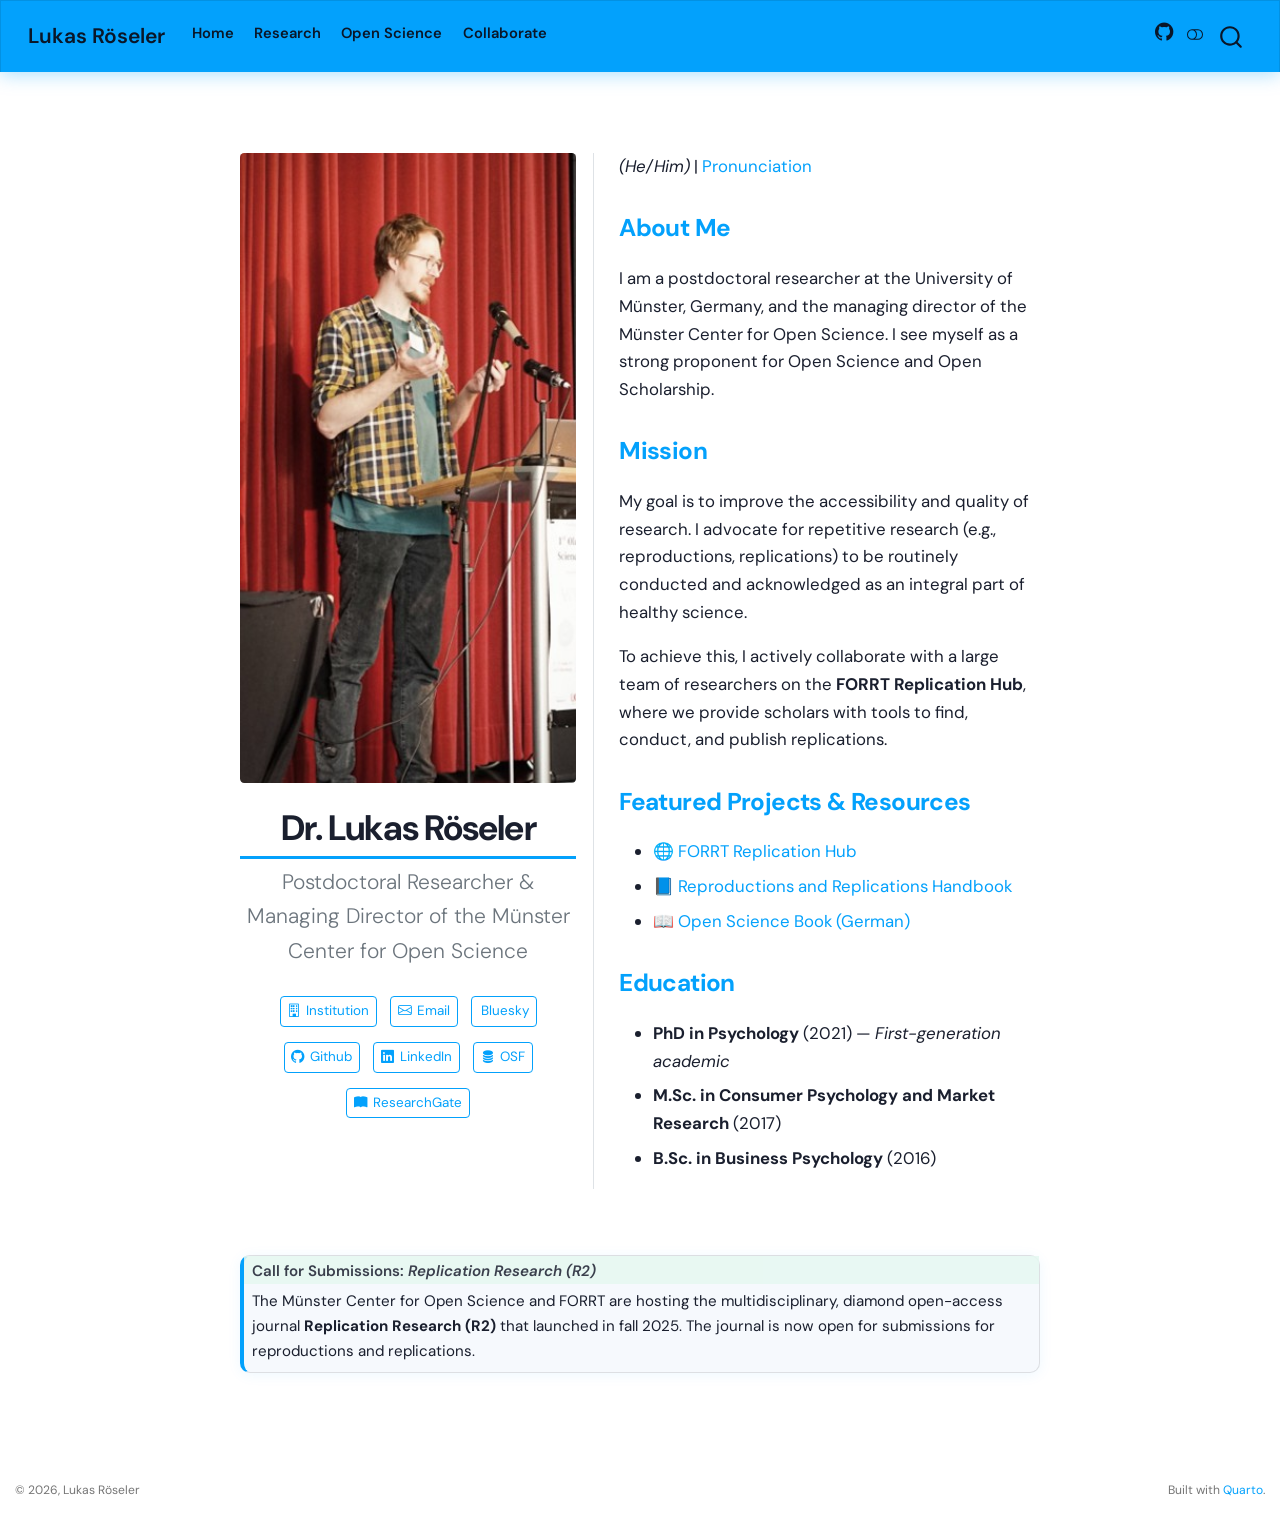
==== commit 3e7612bc: "Fixed table and layout" ====
--- a/docs/index.html
+++ b/docs/index.html
@@ -174,7 +174,7 @@
 </div>
   </div>
   <div class="about-contents"><div id="me">
-<p><em>(He/Him)</em> | <a href="#">🔊 Pronunciation</a></p>
+<p><em>(He/Him)</em> | <a href="#">Pronunciation</a></p>
 <section id="about-me" class="level2">
 <h2 data-anchor-id="about-me">About Me</h2>
 <p>I am a postdoctoral researcher at the University of Münster, Germany, and the managing director of the Münster Center for Open Science. I see myself as a strong proponent for Open Science and Open Scholarship.</p>
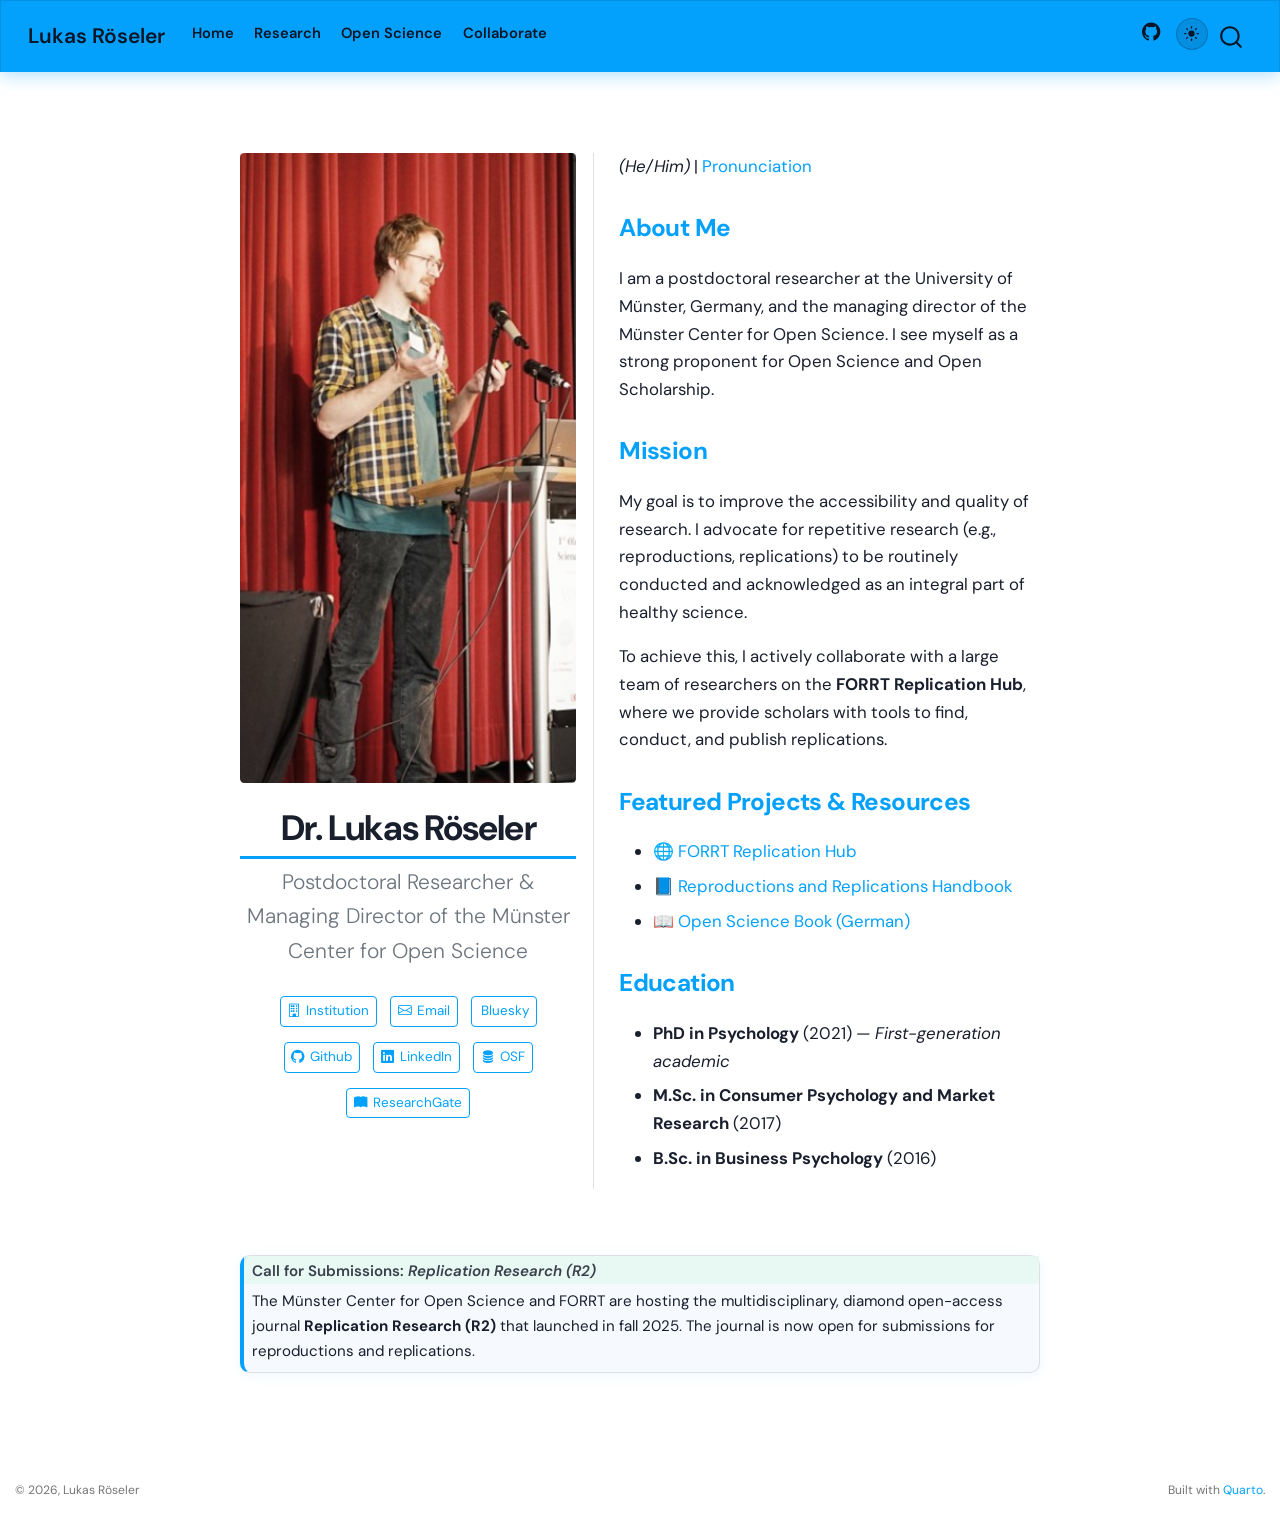
==== commit f8ddfd39: "Tried to fix table" ====
--- a/docs/index.html
+++ b/docs/index.html
@@ -67,6 +67,62 @@
     "search-label": "Search"
   }
 }</script>
+<!-- ═══════════════════════════════════════════════════════════
+     GLOBAL DARK MODE — injected on every page via _quarto.yml
+     include-in-header: _include-header.html
+     ═══════════════════════════════════════════════════════════ -->
+<script>
+/* Restore saved theme immediately to avoid flash-of-wrong-theme */
+(function(){
+  var t = localStorage.getItem('lr-theme');
+  if(t) document.documentElement.setAttribute('data-bs-theme', t);
+})();
+</script>
+<script>
+document.addEventListener('DOMContentLoaded', function(){
+  /* Guard: only inject once even if script runs twice */
+  if(document.getElementById('darkmode-toggle')) return;
+
+  var btn = document.createElement('button');
+  btn.id = 'darkmode-toggle';
+  btn.title = 'Toggle light / dark mode';
+  btn.setAttribute('aria-label', 'Toggle light/dark mode');
+
+  /* Moon = shown in light mode; Sun = shown in dark mode */
+  btn.innerHTML =
+    '<svg class="dm-moon" viewBox="0 0 24 24" xmlns="http://www.w3.org/2000/svg">' +
+      '<path d="M21 12.79A9 9 0 1 1 11.21 3 7 7 0 0 0 21 12.79z"/>' +
+    '</svg>' +
+    '<svg class="dm-sun" viewBox="0 0 24 24" xmlns="http://www.w3.org/2000/svg">' +
+      '<circle cx="12" cy="12" r="5"/>' +
+      '<line x1="12" y1="1"  x2="12" y2="3"/>' +
+      '<line x1="12" y1="21" x2="12" y2="23"/>' +
+      '<line x1="4.22"  y1="4.22"  x2="5.64"  y2="5.64"/>' +
+      '<line x1="18.36" y1="18.36" x2="19.78" y2="19.78"/>' +
+      '<line x1="1"  y1="12" x2="3"  y2="12"/>' +
+      '<line x1="21" y1="12" x2="23" y2="12"/>' +
+      '<line x1="4.22"  y1="19.78" x2="5.64"  y2="18.36"/>' +
+      '<line x1="18.36" y1="5.64"  x2="19.78" y2="4.22"/>' +
+    '</svg>';
+
+  btn.addEventListener('click', function(){
+    var isDark = document.documentElement.getAttribute('data-bs-theme') === 'dark';
+    var next = isDark ? 'light' : 'dark';
+    document.documentElement.setAttribute('data-bs-theme', next);
+    localStorage.setItem('lr-theme', next);
+  });
+
+  /* Append to the rightmost .navbar-nav list */
+  var navLists = document.querySelectorAll('.navbar-nav');
+  var target = navLists[navLists.length - 1];
+  if(target){
+    var li = document.createElement('li');
+    li.className = 'nav-item d-flex align-items-center';
+    li.appendChild(btn);
+    target.appendChild(li);
+  }
+});
+</script>
 
 
 </head>
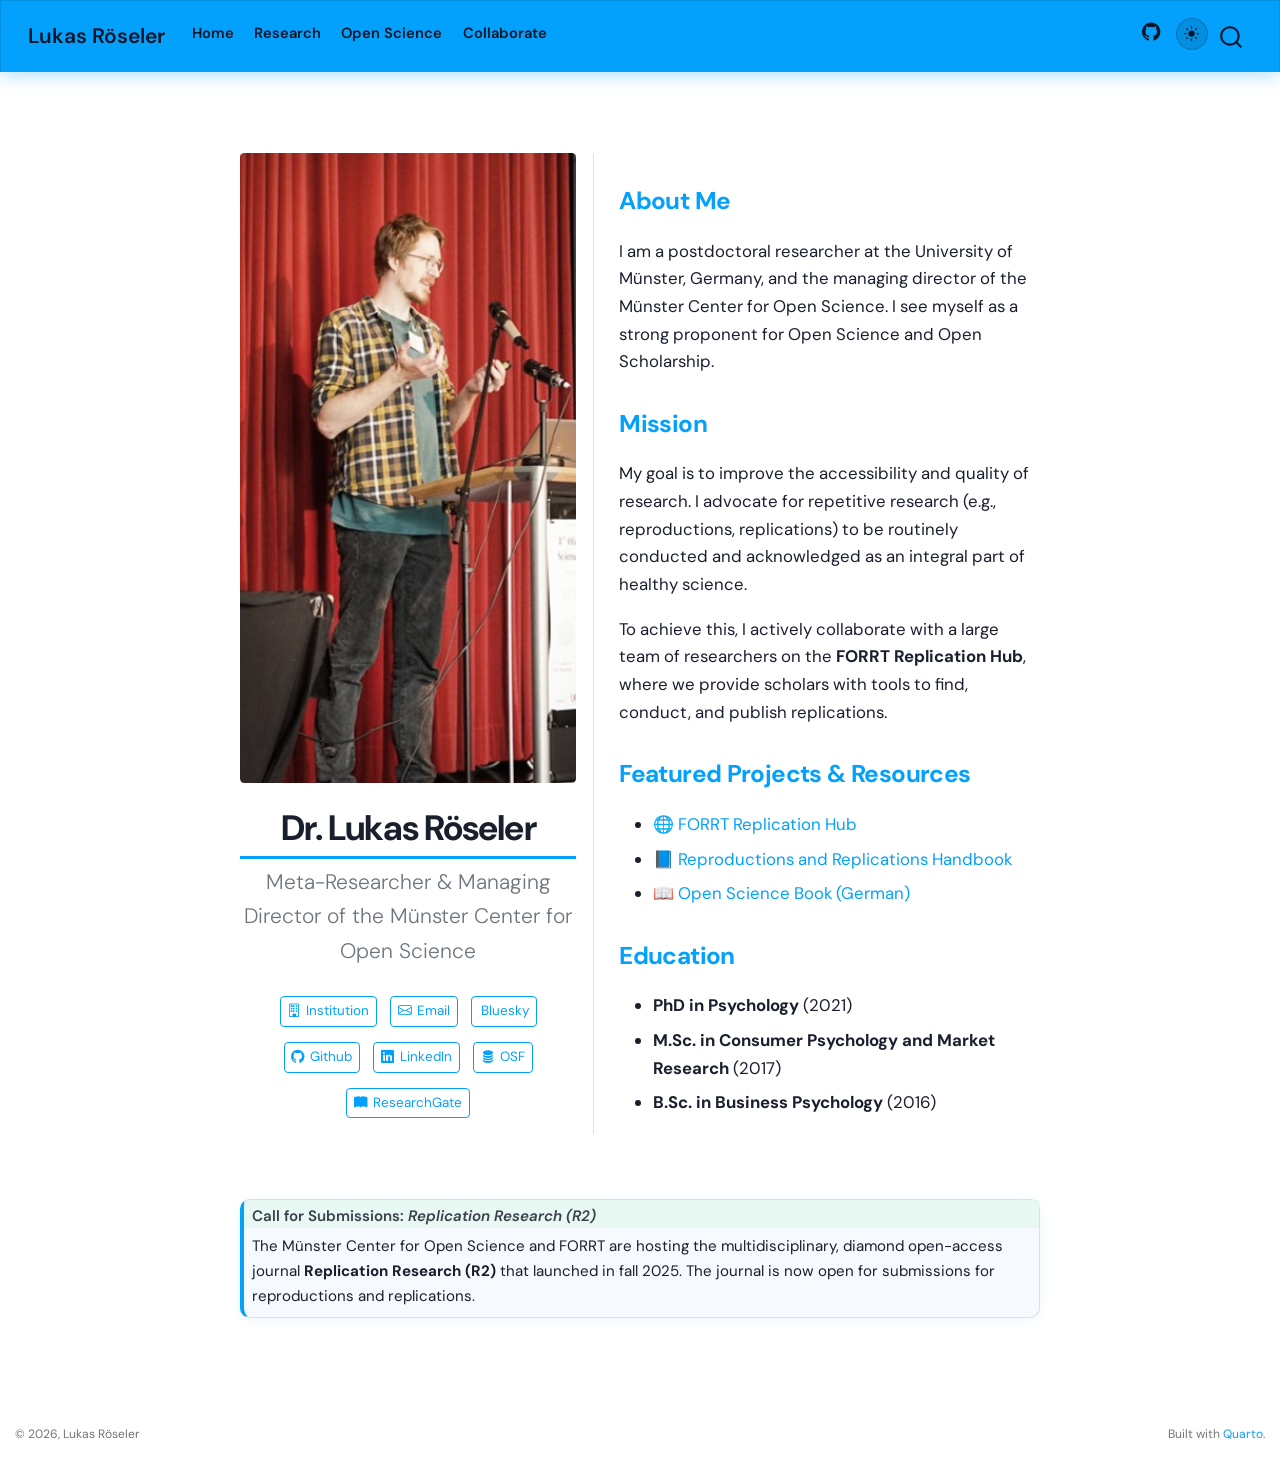
==== commit 3031af3a: "Updated research" ====
--- a/docs/index.html
+++ b/docs/index.html
@@ -193,7 +193,7 @@
 <header id="title-block-header" class="quarto-title-block default">
 <div class="quarto-title">
 <h1 class="title">Dr.&nbsp;Lukas Röseler</h1>
-<p class="subtitle lead">Postdoctoral Researcher &amp; Managing Director of the Münster Center for Open Science</p>
+<p class="subtitle lead">Meta-Researcher &amp; Managing Director of the Münster Center for Open Science</p>
 </div>
 <div class="quarto-title-meta">
   </div>
@@ -230,7 +230,6 @@
 </div>
   </div>
   <div class="about-contents"><div id="me">
-<p><em>(He/Him)</em> | <a href="#">Pronunciation</a></p>
 <section id="about-me" class="level2">
 <h2 data-anchor-id="about-me">About Me</h2>
 <p>I am a postdoctoral researcher at the University of Münster, Germany, and the managing director of the Münster Center for Open Science. I see myself as a strong proponent for Open Science and Open Scholarship.</p>
@@ -251,7 +250,7 @@
 <section id="education" class="level2">
 <h2 data-anchor-id="education">Education</h2>
 <ul>
-<li><strong>PhD in Psychology</strong> (2021) — <em>First-generation academic</em></li>
+<li><strong>PhD in Psychology</strong> (2021)</li>
 <li><strong>M.Sc. in Consumer Psychology and Market Research</strong> (2017)</li>
 <li><strong>B.Sc. in Business Psychology</strong> (2016)</li>
 </ul>
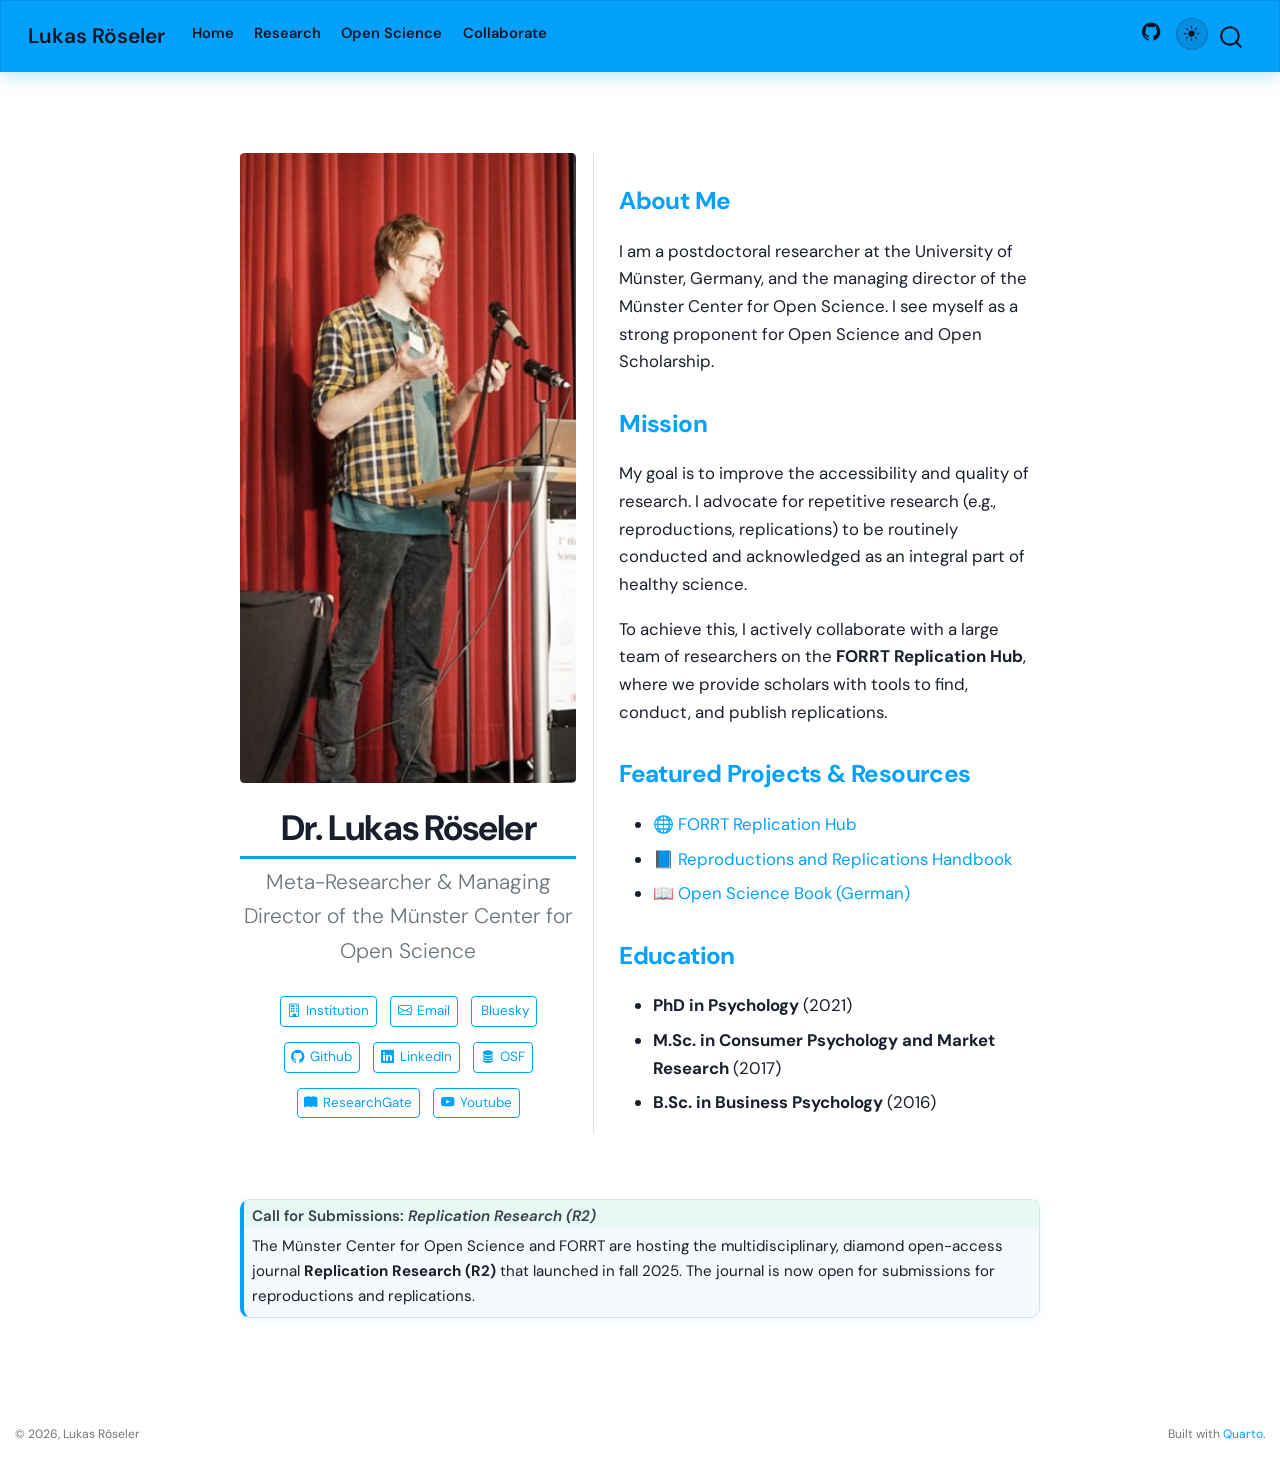
==== commit bcd6a77d: "New render" ====
--- a/docs/index.html
+++ b/docs/index.html
@@ -226,6 +226,10 @@
   <a href="https://www.researchgate.net/profile/Lukas-Roeseler" class="about-link" rel="" target="">
     <i class="bi bi-book-fill"></i>
      <span class="about-link-text">ResearchGate</span>
+  </a>
+  <a href="https://www.youtube.com/@replicationresearch" class="about-link" rel="" target="">
+    <i class="bi bi-youtube"></i>
+     <span class="about-link-text">Youtube</span>
   </a>
 </div>
   </div>
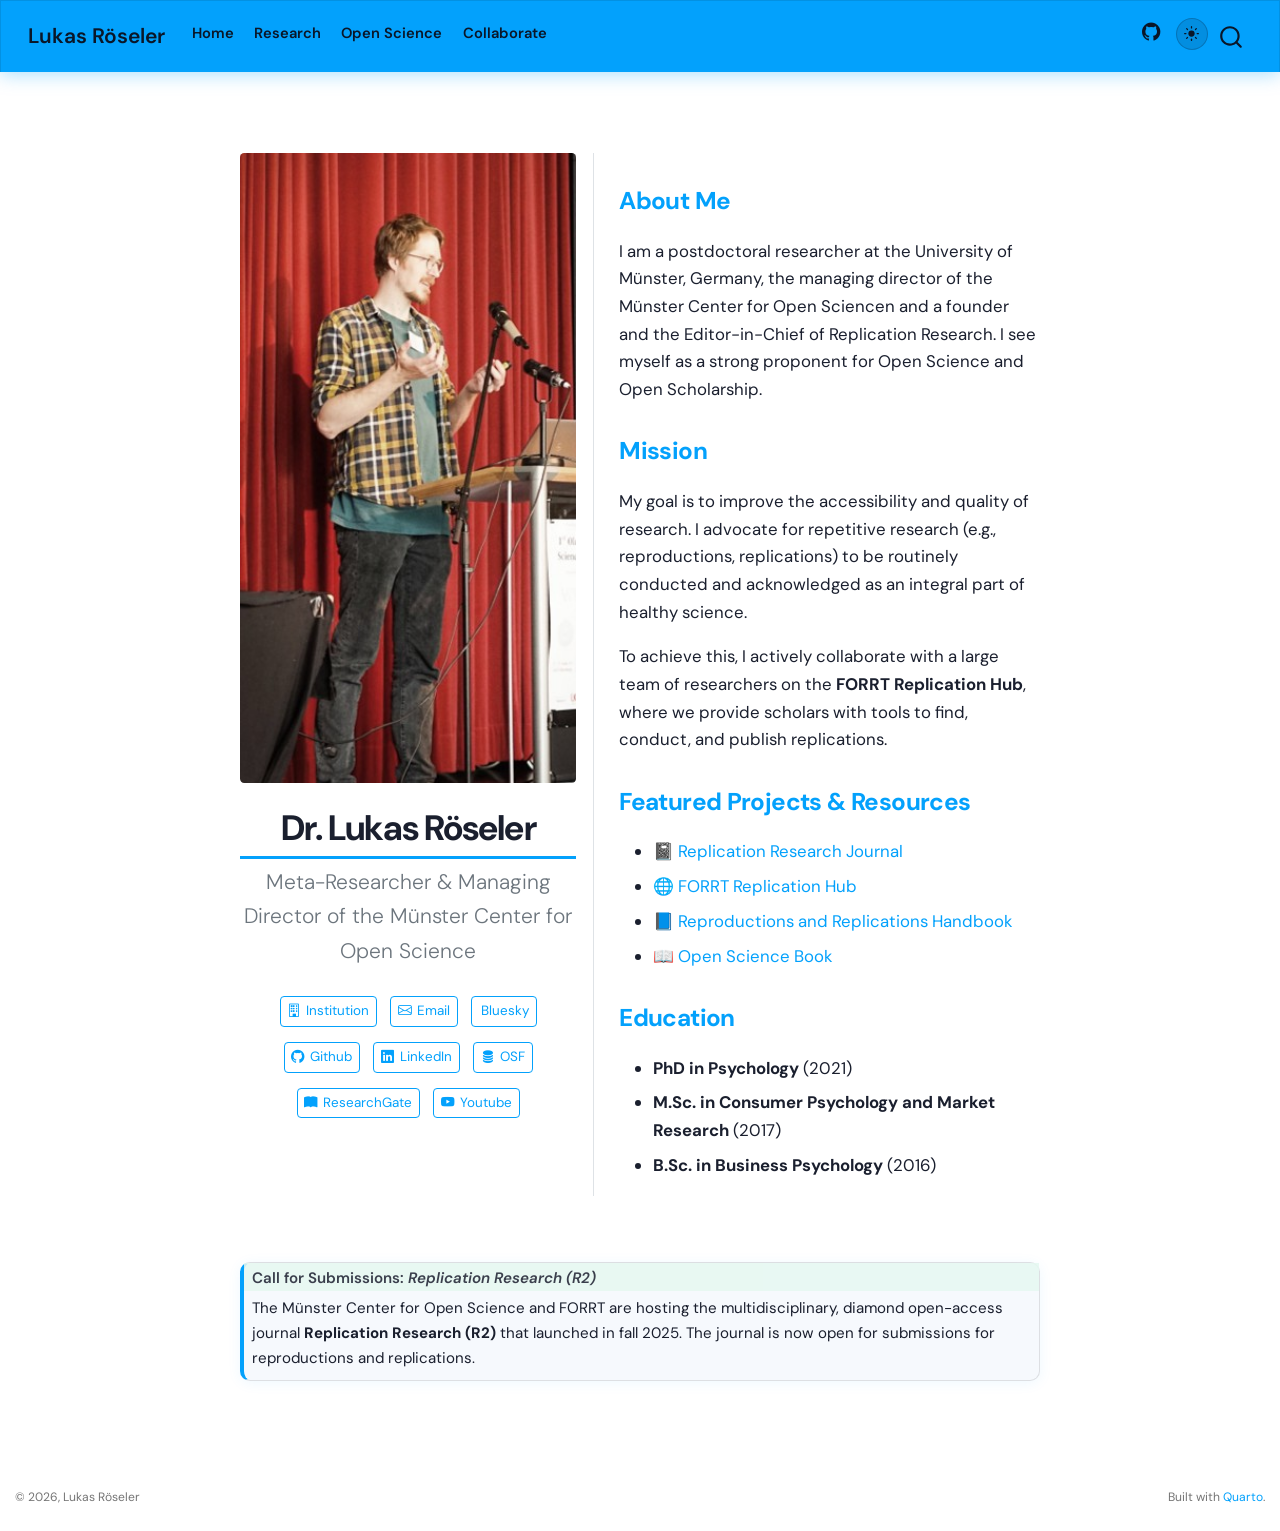
==== commit 4d06fa19: "Add published Open Science book, R2 preprint, and favicon" ====
--- a/docs/index.html
+++ b/docs/index.html
@@ -30,6 +30,7 @@
 <script src="site_libs/quarto-search/fuse.min.js"></script>
 <script src="site_libs/quarto-search/quarto-search.js"></script>
 <meta name="quarto:offset" content="./">
+<link href="./favicon.ico" rel="icon">
 <script src="site_libs/quarto-html/quarto.js"></script>
 <script src="site_libs/quarto-html/popper.min.js"></script>
 <script src="site_libs/quarto-html/tippy.umd.min.js"></script>
@@ -71,6 +72,9 @@
      GLOBAL DARK MODE — injected on every page via _quarto.yml
      include-in-header: _include-header.html
      ═══════════════════════════════════════════════════════════ -->
+<link rel="icon" type="image/svg+xml" href="favicon.svg">
+<link rel="icon" type="image/png" sizes="32x32" href="favicon-32x32.png">
+<link rel="apple-touch-icon" sizes="180x180" href="favicon-256.png">
 <script>
 /* Restore saved theme immediately to avoid flash-of-wrong-theme */
 (function(){
@@ -236,7 +240,7 @@
   <div class="about-contents"><div id="me">
 <section id="about-me" class="level2">
 <h2 data-anchor-id="about-me">About Me</h2>
-<p>I am a postdoctoral researcher at the University of Münster, Germany, and the managing director of the Münster Center for Open Science. I see myself as a strong proponent for Open Science and Open Scholarship.</p>
+<p>I am a postdoctoral researcher at the University of Münster, Germany, the managing director of the Münster Center for Open Sciencen and a founder and the Editor-in-Chief of Replication Research. I see myself as a strong proponent for Open Science and Open Scholarship.</p>
 </section>
 <section id="mission" class="level2">
 <h2 data-anchor-id="mission">Mission</h2>
@@ -246,9 +250,10 @@
 <section id="featured-projects-resources" class="level2">
 <h2 data-anchor-id="featured-projects-resources">Featured Projects &amp; Resources</h2>
 <ul>
+<li>📓 <a href="https://replicationresearch.org">Replication Research Journal</a></li>
 <li>🌐 <a href="https://forrt.org/replication-hub">FORRT Replication Hub</a></li>
 <li>📘 <a href="https://forrt.org/replication_handbook">Reproductions and Replications Handbook</a></li>
-<li>📖 <a href="https://lukasroeseler.github.io/opensciencebuch/">Open Science Book (German)</a></li>
+<li>📖 <a href="https://lukasroeseler.github.io/opensciencebuch/">Open Science Book</a></li>
 </ul>
 </section>
 <section id="education" class="level2">
